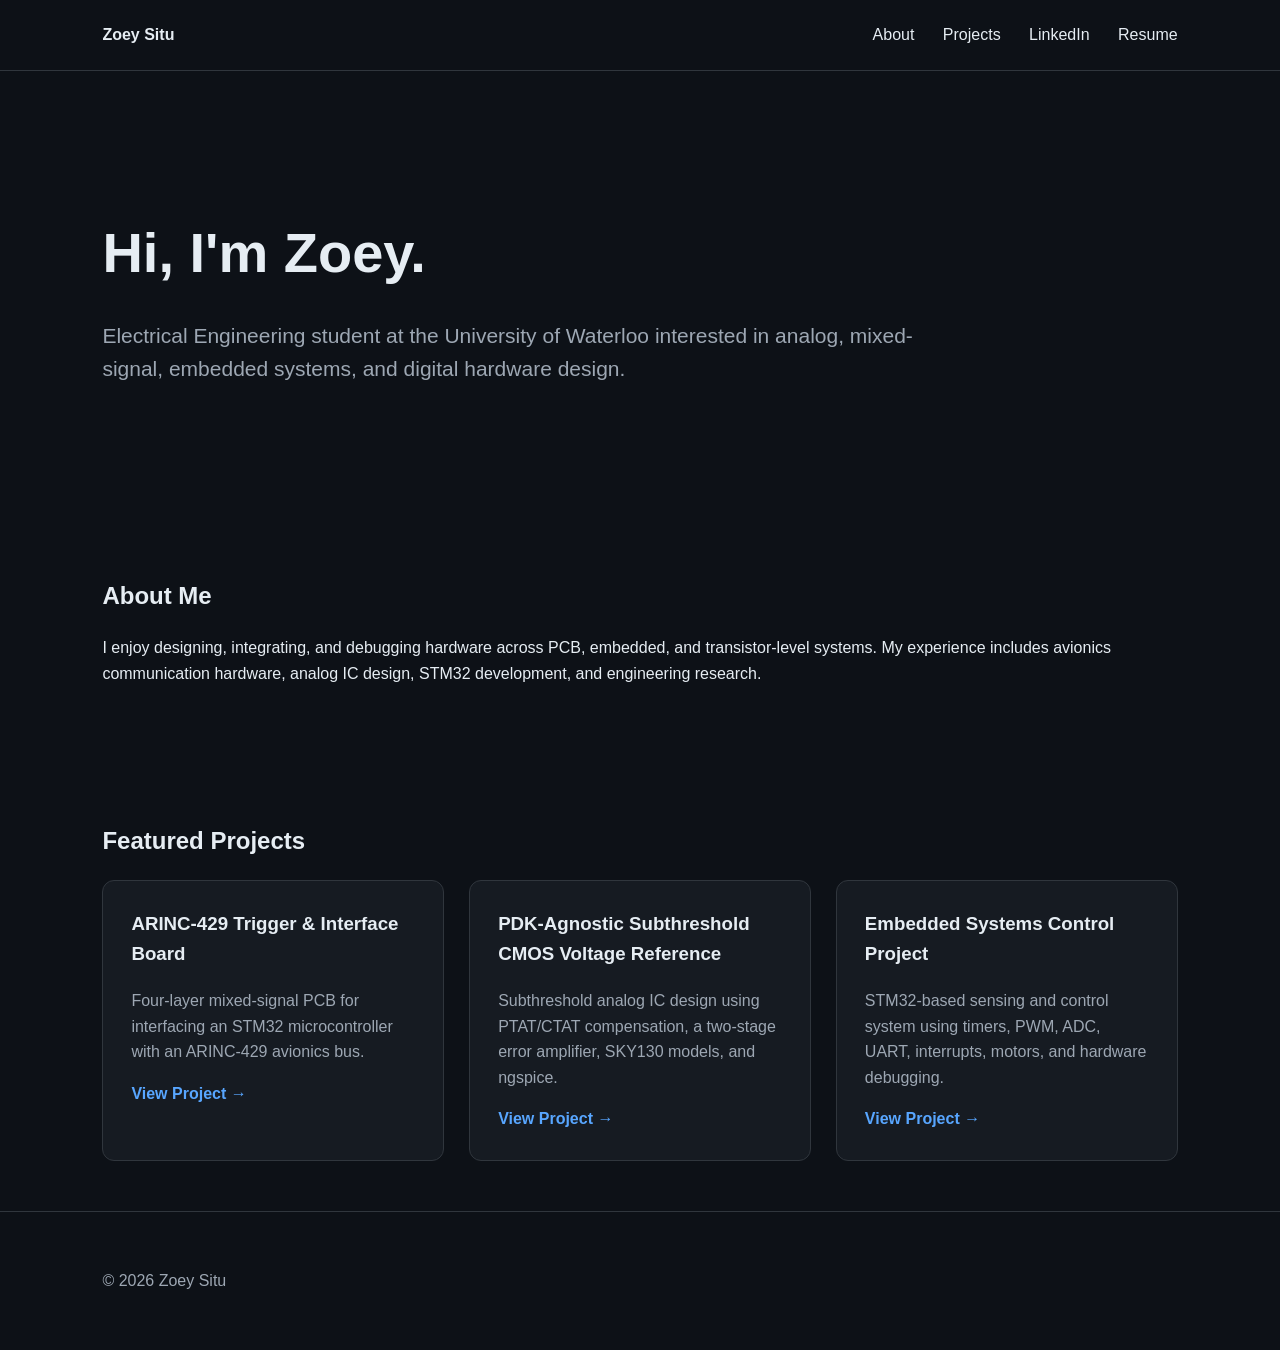
==== index.html @ 100735a3 "Create index.html" ====
<!DOCTYPE html>
<html lang="en">
<head>
  <meta charset="UTF-8">
  <meta name="viewport" content="width=device-width, initial-scale=1.0">

  <title>Zoey Situ | Engineering Portfolio</title>

  <style>
    body {
      margin: 0;
      font-family: Arial, sans-serif;
      background: #0d1117;
      color: #e6edf3;
      line-height: 1.6;
    }

    nav {
      display: flex;
      justify-content: space-between;
      align-items: center;
      padding: 22px 8%;
      border-bottom: 1px solid #30363d;
    }

    nav a {
      color: #e6edf3;
      text-decoration: none;
      margin-left: 24px;
    }

    header {
      padding: 100px 8%;
      max-width: 850px;
    }

    header h1 {
      font-size: 56px;
      margin-bottom: 10px;
    }

    header p {
      color: #9da7b3;
      font-size: 21px;
    }

    section {
      padding: 50px 8%;
    }

    .projects {
      display: grid;
      grid-template-columns: repeat(auto-fit, minmax(280px, 1fr));
      gap: 25px;
    }

    .card {
      background: #161b22;
      border: 1px solid #30363d;
      border-radius: 12px;
      padding: 28px;
    }

    .card h3 {
      margin-top: 0;
    }

    .card p {
      color: #9da7b3;
    }

    .card a {
      color: #58a6ff;
      font-weight: bold;
      text-decoration: none;
    }

    footer {
      padding: 40px 8%;
      color: #9da7b3;
      border-top: 1px solid #30363d;
    }
  </style>
</head>

<body>

  <nav>
    <strong>Zoey Situ</strong>

    <div>
      <a href="#about">About</a>
      <a href="#projects">Projects</a>
      <a href="YOUR-LINKEDIN-URL">LinkedIn</a>
      <a href="YOUR-RESUME-LINK">Resume</a>
    </div>
  </nav>

  <header>
    <h1>Hi, I'm Zoey.</h1>

    <p>
      Electrical Engineering student at the University of Waterloo
      interested in analog, mixed-signal, embedded systems, and
      digital hardware design.
    </p>
  </header>

  <section id="about">
    <h2>About Me</h2>

    <p>
      I enjoy designing, integrating, and debugging hardware across
      PCB, embedded, and transistor-level systems. My experience
      includes avionics communication hardware, analog IC design,
      STM32 development, and engineering research.
    </p>
  </section>

  <section id="projects">
    <h2>Featured Projects</h2>

    <div class="projects">

      <div class="card">
        <h3>ARINC-429 Trigger & Interface Board</h3>

        <p>
          Four-layer mixed-signal PCB for interfacing an STM32
          microcontroller with an ARINC-429 avionics bus.
        </p>

        <a href="arinc-429.html">View Project →</a>
      </div>

      <div class="card">
        <h3>PDK-Agnostic Subthreshold CMOS Voltage Reference</h3>

        <p>
          Subthreshold analog IC design using PTAT/CTAT compensation,
          a two-stage error amplifier, SKY130 models, and ngspice.
        </p>

        <a href="bandgap-reference.html">View Project →</a>
      </div>

      <div class="card">
        <h3>Embedded Systems Control Project</h3>

        <p>
          STM32-based sensing and control system using timers, PWM,
          ADC, UART, interrupts, motors, and hardware debugging.
        </p>

        <a href="embedded-systems.html">View Project →</a>
      </div>

    </div>
  </section>

  <footer>
    <p>© 2026 Zoey Situ</p>
  </footer>

</body>
</html>
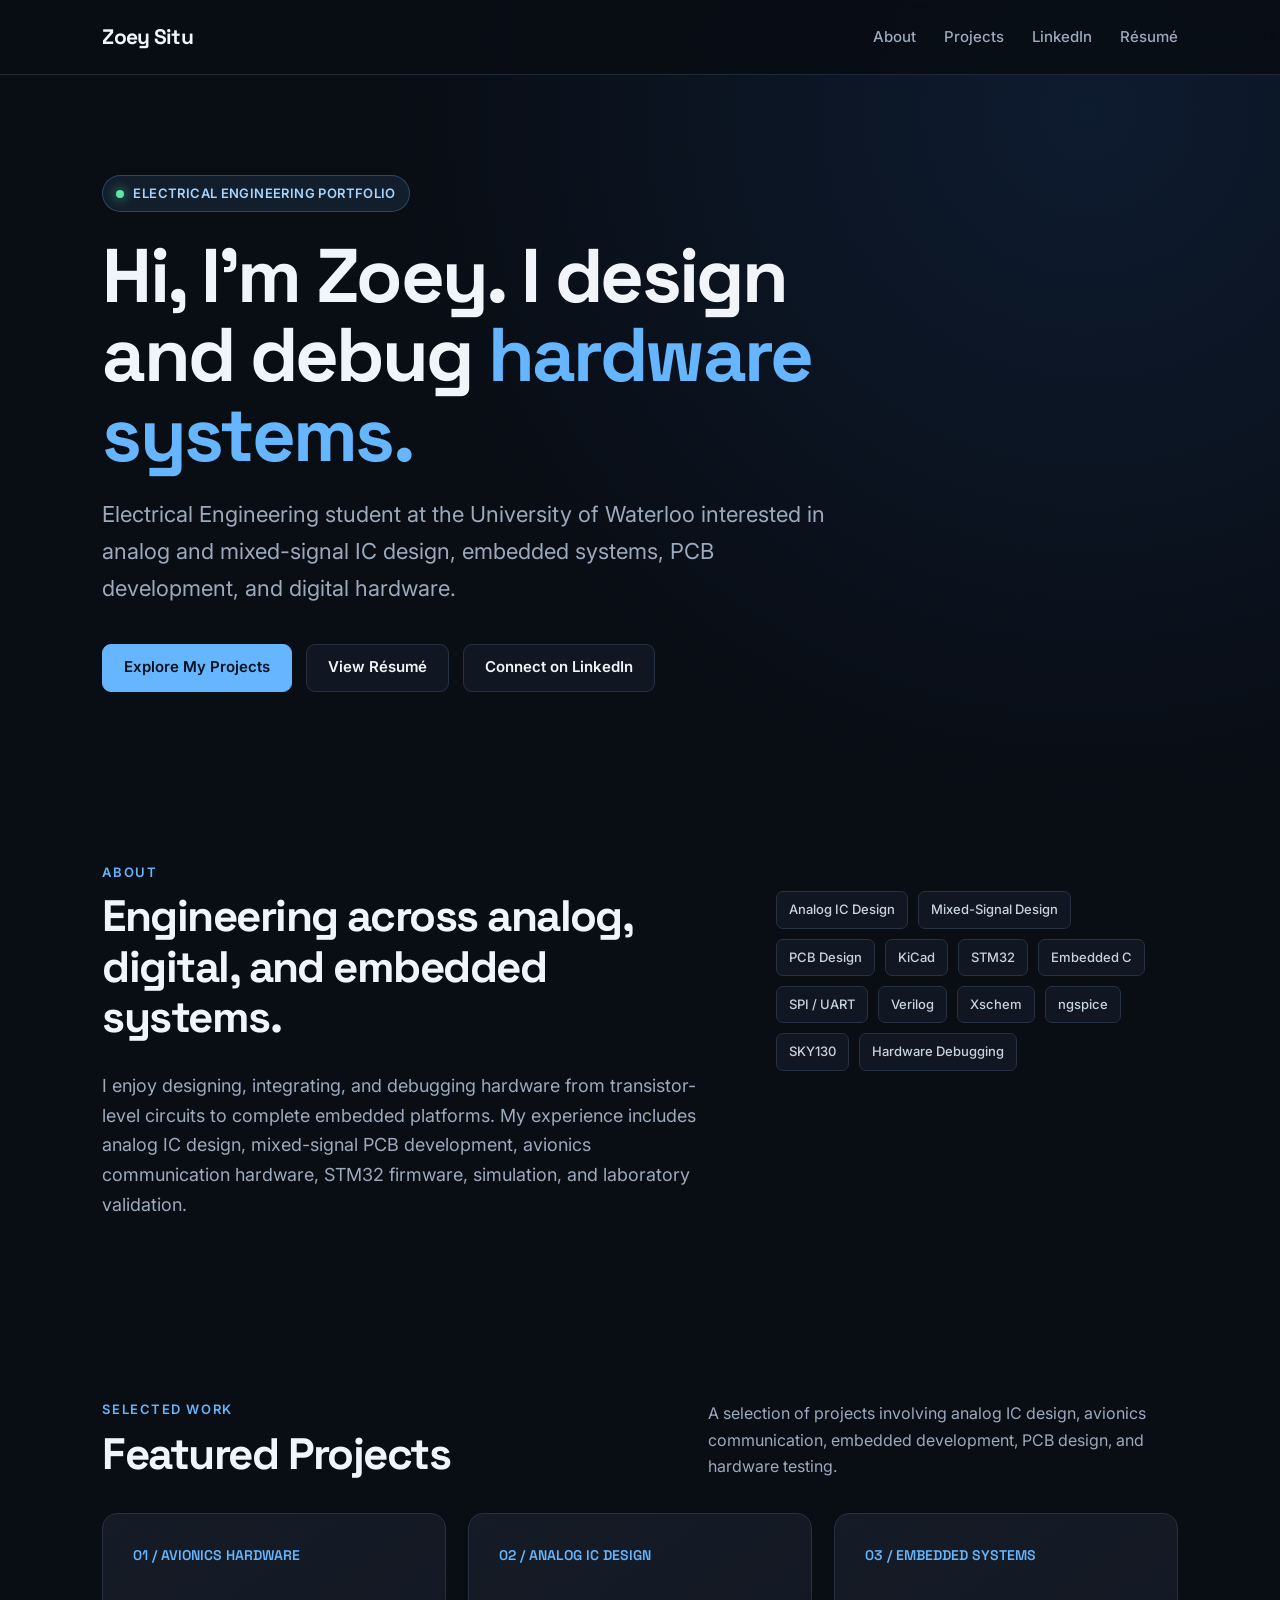
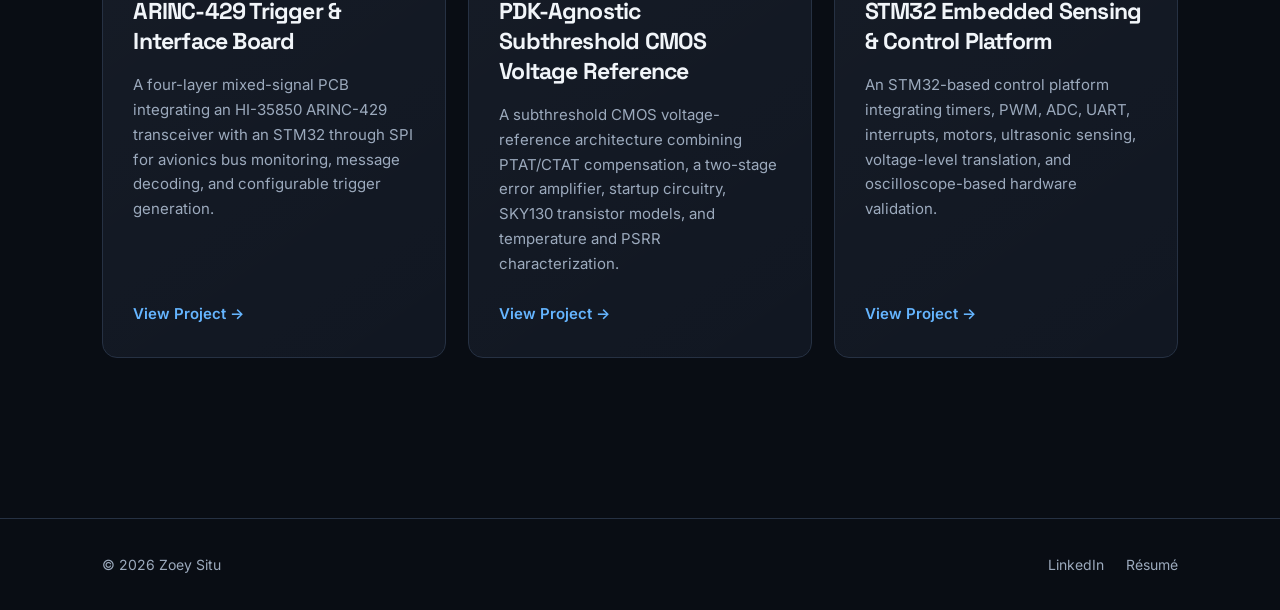
==== commit ebfbd555: "Update index.html" ====
--- a/index.html
+++ b/index.html
@@ -1,165 +1,689 @@
 <!DOCTYPE html>
 <html lang="en">
+
 <head>
   <meta charset="UTF-8">
   <meta name="viewport" content="width=device-width, initial-scale=1.0">
 
-  <title>Zoey Situ | Engineering Portfolio</title>
+  <meta
+    name="description"
+    content="Zoey Situ — Electrical Engineering student specializing in analog, mixed-signal, embedded systems, PCB design, and digital hardware."
+  >
+
+  <title>Zoey Situ | Electrical Engineering Portfolio</title>
+
+  <!-- Professional fonts -->
+  <link rel="preconnect" href="https://fonts.googleapis.com">
+  <link rel="preconnect" href="https://fonts.gstatic.com" crossorigin>
+
+  <link
+    href="https://fonts.googleapis.com/css2?family=Inter:wght@400;500;600&family=Space+Grotesk:wght@500;600;700&display=swap"
+    rel="stylesheet"
+  >
 
   <style>
+    :root {
+      --background: #090d14;
+      --surface: #111722;
+      --surface-hover: #151d2a;
+      --border: #263143;
+      --text: #f1f5f9;
+      --muted: #9caabd;
+      --accent: #65b5ff;
+      --accent-light: #a5d5ff;
+      --accent-background: rgba(101, 181, 255, 0.1);
+    }
+
+    * {
+      box-sizing: border-box;
+    }
+
+    html {
+      scroll-behavior: smooth;
+    }
+
     body {
       margin: 0;
-      font-family: Arial, sans-serif;
-      background: #0d1117;
-      color: #e6edf3;
-      line-height: 1.6;
-    }
+      background:
+        radial-gradient(
+          circle at 85% 5%,
+          rgba(47, 129, 247, 0.12),
+          transparent 30%
+        ),
+        var(--background);
+      color: var(--text);
+      font-family: "Inter", sans-serif;
+      line-height: 1.65;
+    }
+
+    h1,
+    h2,
+    h3,
+    .logo {
+      font-family: "Space Grotesk", sans-serif;
+      letter-spacing: -0.035em;
+    }
+
+    a {
+      color: inherit;
+    }
+
+    .container {
+      width: min(1120px, 84%);
+      margin: 0 auto;
+    }
+
+    /* Navigation */
 
     nav {
+      position: sticky;
+      top: 0;
+      z-index: 100;
+      border-bottom: 1px solid rgba(38, 49, 67, 0.8);
+      background: rgba(9, 13, 20, 0.88);
+      backdrop-filter: blur(14px);
+    }
+
+    .nav-container {
+      min-height: 74px;
+      display: flex;
+      align-items: center;
+      justify-content: space-between;
+      gap: 30px;
+    }
+
+    .logo {
+      font-size: 21px;
+      font-weight: 700;
+      text-decoration: none;
+    }
+
+    .nav-links {
+      display: flex;
+      align-items: center;
+      gap: 28px;
+    }
+
+    .nav-links a {
+      color: var(--muted);
+      font-size: 15px;
+      font-weight: 500;
+      text-decoration: none;
+      transition: color 0.2s ease;
+    }
+
+    .nav-links a:hover {
+      color: var(--accent);
+    }
+
+    /* Hero */
+
+    header {
+      min-height: 610px;
+      display: flex;
+      align-items: center;
+      padding: 100px 0 80px;
+    }
+
+    .hero-content {
+      max-width: 870px;
+    }
+
+    .eyebrow {
+      display: inline-flex;
+      align-items: center;
+      gap: 9px;
+      margin-bottom: 24px;
+      padding: 7px 13px;
+      border: 1px solid rgba(101, 181, 255, 0.28);
+      border-radius: 999px;
+      background: var(--accent-background);
+      color: var(--accent-light);
+      font-size: 13px;
+      font-weight: 600;
+      letter-spacing: 0.03em;
+      text-transform: uppercase;
+    }
+
+    .status-dot {
+      width: 8px;
+      height: 8px;
+      border-radius: 50%;
+      background: #5ee6a8;
+      box-shadow: 0 0 12px rgba(94, 230, 168, 0.8);
+    }
+
+    header h1 {
+      max-width: 800px;
+      margin: 0 0 22px;
+      font-size: clamp(48px, 8vw, 76px);
+      line-height: 1.04;
+    }
+
+    .highlight {
+      color: var(--accent);
+    }
+
+    header p {
+      max-width: 740px;
+      margin: 0;
+      color: var(--muted);
+      font-size: clamp(18px, 2.5vw, 22px);
+      line-height: 1.7;
+    }
+
+    .hero-actions {
+      display: flex;
+      flex-wrap: wrap;
+      gap: 14px;
+      margin-top: 36px;
+    }
+
+    .button {
+      display: inline-flex;
+      align-items: center;
+      justify-content: center;
+      min-height: 48px;
+      padding: 0 21px;
+      border: 1px solid var(--border);
+      border-radius: 9px;
+      font-size: 15px;
+      font-weight: 600;
+      text-decoration: none;
+      transition:
+        transform 0.2s ease,
+        background 0.2s ease,
+        border-color 0.2s ease;
+    }
+
+    .button:hover {
+      transform: translateY(-2px);
+    }
+
+    .button-primary {
+      border-color: var(--accent);
+      background: var(--accent);
+      color: #06111c;
+    }
+
+    .button-primary:hover {
+      background: var(--accent-light);
+    }
+
+    .button-secondary {
+      background: var(--surface);
+      color: var(--text);
+    }
+
+    .button-secondary:hover {
+      border-color: var(--accent);
+      background: var(--surface-hover);
+    }
+
+    /* General sections */
+
+    section {
+      padding: 90px 0;
+      scroll-margin-top: 74px;
+    }
+
+    .section-label {
+      margin-bottom: 8px;
+      color: var(--accent);
+      font-size: 13px;
+      font-weight: 600;
+      letter-spacing: 0.12em;
+      text-transform: uppercase;
+    }
+
+    section h2 {
+      margin: 0 0 28px;
+      font-size: clamp(32px, 5vw, 44px);
+      line-height: 1.15;
+    }
+
+    /* About */
+
+    .about-grid {
+      display: grid;
+      grid-template-columns: minmax(0, 1.5fr) minmax(260px, 1fr);
+      gap: 70px;
+      align-items: start;
+    }
+
+    .about-text {
+      max-width: 700px;
+      margin: 0;
+      color: var(--muted);
+      font-size: 18px;
+    }
+
+    .skills {
+      display: flex;
+      flex-wrap: wrap;
+      gap: 10px;
+    }
+
+    .skill {
+      padding: 7px 12px;
+      border: 1px solid var(--border);
+      border-radius: 7px;
+      background: var(--surface);
+      color: #c8d3e0;
+      font-size: 13px;
+      font-weight: 500;
+    }
+
+    /* Projects */
+
+    .projects-heading {
+      display: flex;
+      justify-content: space-between;
+      align-items: end;
+      gap: 30px;
+      margin-bottom: 34px;
+    }
+
+    .projects-heading h2 {
+      margin-bottom: 0;
+    }
+
+    .projects-intro {
+      max-width: 470px;
+      margin: 0;
+      color: var(--muted);
+    }
+
+    .projects {
+      display: grid;
+      grid-template-columns: repeat(3, minmax(0, 1fr));
+      gap: 22px;
+    }
+
+    .card {
+      min-height: 330px;
+      display: flex;
+      flex-direction: column;
+      padding: 30px;
+      border: 1px solid var(--border);
+      border-radius: 15px;
+      background:
+        linear-gradient(
+          145deg,
+          rgba(255, 255, 255, 0.02),
+          transparent
+        ),
+        var(--surface);
+      transition:
+        transform 0.25s ease,
+        border-color 0.25s ease,
+        background 0.25s ease;
+    }
+
+    .card:hover {
+      transform: translateY(-6px);
+      border-color: rgba(101, 181, 255, 0.65);
+      background-color: var(--surface-hover);
+    }
+
+    .project-number {
+      margin-bottom: 30px;
+      color: var(--accent);
+      font-family: "Space Grotesk", sans-serif;
+      font-size: 14px;
+      font-weight: 600;
+    }
+
+    .card h3 {
+      margin: 0 0 16px;
+      font-size: 23px;
+      line-height: 1.3;
+    }
+
+    .card p {
+      margin: 0 0 26px;
+      color: var(--muted);
+      font-size: 15px;
+    }
+
+    .card a {
+      margin-top: auto;
+      color: var(--accent);
+      font-size: 15px;
+      font-weight: 600;
+      text-decoration: none;
+    }
+
+    .card a:hover {
+      color: var(--accent-light);
+    }
+
+    /* Footer */
+
+    footer {
+      margin-top: 70px;
+      padding: 34px 0;
+      border-top: 1px solid var(--border);
+      color: var(--muted);
+      font-size: 14px;
+    }
+
+    .footer-content {
       display: flex;
       justify-content: space-between;
       align-items: center;
-      padding: 22px 8%;
-      border-bottom: 1px solid #30363d;
-    }
-
-    nav a {
-      color: #e6edf3;
+      gap: 24px;
+    }
+
+    .footer-links {
+      display: flex;
+      gap: 22px;
+    }
+
+    .footer-links a {
+      color: var(--muted);
       text-decoration: none;
-      margin-left: 24px;
-    }
-
-    header {
-      padding: 100px 8%;
-      max-width: 850px;
-    }
-
-    header h1 {
-      font-size: 56px;
-      margin-bottom: 10px;
-    }
-
-    header p {
-      color: #9da7b3;
-      font-size: 21px;
-    }
-
-    section {
-      padding: 50px 8%;
-    }
-
-    .projects {
-      display: grid;
-      grid-template-columns: repeat(auto-fit, minmax(280px, 1fr));
-      gap: 25px;
-    }
-
-    .card {
-      background: #161b22;
-      border: 1px solid #30363d;
-      border-radius: 12px;
-      padding: 28px;
-    }
-
-    .card h3 {
-      margin-top: 0;
-    }
-
-    .card p {
-      color: #9da7b3;
-    }
-
-    .card a {
-      color: #58a6ff;
-      font-weight: bold;
-      text-decoration: none;
-    }
-
-    footer {
-      padding: 40px 8%;
-      color: #9da7b3;
-      border-top: 1px solid #30363d;
+    }
+
+    .footer-links a:hover {
+      color: var(--accent);
+    }
+
+    /* Mobile layout */
+
+    @media (max-width: 900px) {
+      .projects {
+        grid-template-columns: 1fr;
+      }
+
+      .card {
+        min-height: auto;
+      }
+
+      .about-grid {
+        grid-template-columns: 1fr;
+        gap: 38px;
+      }
+
+      .projects-heading {
+        display: block;
+      }
+
+      .projects-intro {
+        margin-top: 18px;
+      }
+    }
+
+    @media (max-width: 680px) {
+      .container {
+        width: min(90%, 1120px);
+      }
+
+      .nav-container {
+        min-height: auto;
+        padding: 18px 0;
+        align-items: flex-start;
+      }
+
+      .nav-links {
+        max-width: 230px;
+        justify-content: flex-end;
+        flex-wrap: wrap;
+        gap: 10px 18px;
+      }
+
+      .nav-links a {
+        font-size: 13px;
+      }
+
+      header {
+        min-height: auto;
+        padding: 90px 0 55px;
+      }
+
+      section {
+        padding: 65px 0;
+      }
+
+      .hero-actions {
+        flex-direction: column;
+        align-items: stretch;
+      }
+
+      .button {
+        width: 100%;
+      }
+
+      .footer-content {
+        align-items: flex-start;
+        flex-direction: column;
+      }
     }
   </style>
 </head>
 
 <body>
 
+  <!-- Navigation -->
   <nav>
-    <strong>Zoey Situ</strong>
-
-    <div>
-      <a href="#about">About</a>
-      <a href="#projects">Projects</a>
-      <a href="YOUR-LINKEDIN-URL">LinkedIn</a>
-      <a href="YOUR-RESUME-LINK">Resume</a>
+    <div class="container nav-container">
+      <a class="logo" href="#">Zoey Situ</a>
+
+      <div class="nav-links">
+        <a href="#about">About</a>
+        <a href="#projects">Projects</a>
+
+        <a
+          href="https://www.linkedin.com/in/zoeysitu"
+          target="_blank"
+          rel="noopener noreferrer"
+        >
+          LinkedIn
+        </a>
+
+        <a
+          href="Zoey_Situ_Resume.pdf"
+          target="_blank"
+          rel="noopener noreferrer"
+        >
+          Résumé
+        </a>
+      </div>
     </div>
   </nav>
 
-  <header>
-    <h1>Hi, I'm Zoey.</h1>
-
-    <p>
-      Electrical Engineering student at the University of Waterloo
-      interested in analog, mixed-signal, embedded systems, and
-      digital hardware design.
-    </p>
-  </header>
-
-  <section id="about">
-    <h2>About Me</h2>
-
-    <p>
-      I enjoy designing, integrating, and debugging hardware across
-      PCB, embedded, and transistor-level systems. My experience
-      includes avionics communication hardware, analog IC design,
-      STM32 development, and engineering research.
-    </p>
-  </section>
-
-  <section id="projects">
-    <h2>Featured Projects</h2>
-
-    <div class="projects">
-
-      <div class="card">
-        <h3>ARINC-429 Trigger & Interface Board</h3>
-
-        <p>
-          Four-layer mixed-signal PCB for interfacing an STM32
-          microcontroller with an ARINC-429 avionics bus.
-        </p>
-
-        <a href="arinc-429.html">View Project →</a>
+  <main>
+
+    <!-- Hero -->
+    <header>
+      <div class="container">
+        <div class="hero-content">
+
+          <div class="eyebrow">
+            <span class="status-dot"></span>
+            Electrical Engineering Portfolio
+          </div>
+
+          <h1>
+            Hi, I'm Zoey.
+            I design and debug
+            <span class="highlight">hardware systems.</span>
+          </h1>
+
+          <p>
+            Electrical Engineering student at the University of Waterloo
+            interested in analog and mixed-signal IC design, embedded systems,
+            PCB development, and digital hardware.
+          </p>
+
+          <div class="hero-actions">
+            <a class="button button-primary" href="#projects">
+              Explore My Projects
+            </a>
+
+            <a
+              class="button button-secondary"
+              href="Zoey_Situ_Resume.pdf"
+              target="_blank"
+              rel="noopener noreferrer"
+            >
+              View Résumé
+            </a>
+
+            <a
+              class="button button-secondary"
+              href="https://www.linkedin.com/in/zoeysitu"
+              target="_blank"
+              rel="noopener noreferrer"
+            >
+              Connect on LinkedIn
+            </a>
+          </div>
+
+        </div>
       </div>
-
-      <div class="card">
-        <h3>PDK-Agnostic Subthreshold CMOS Voltage Reference</h3>
-
-        <p>
-          Subthreshold analog IC design using PTAT/CTAT compensation,
-          a two-stage error amplifier, SKY130 models, and ngspice.
-        </p>
-
-        <a href="bandgap-reference.html">View Project →</a>
+    </header>
+
+    <!-- About -->
+    <section id="about">
+      <div class="container">
+
+        <div class="section-label">About</div>
+
+        <div class="about-grid">
+
+          <div>
+            <h2>Engineering across analog, digital, and embedded systems.</h2>
+
+            <p class="about-text">
+              I enjoy designing, integrating, and debugging hardware from
+              transistor-level circuits to complete embedded platforms. My
+              experience includes analog IC design, mixed-signal PCB development,
+              avionics communication hardware, STM32 firmware, simulation, and
+              laboratory validation.
+            </p>
+          </div>
+
+          <div class="skills">
+            <span class="skill">Analog IC Design</span>
+            <span class="skill">Mixed-Signal Design</span>
+            <span class="skill">PCB Design</span>
+            <span class="skill">KiCad</span>
+            <span class="skill">STM32</span>
+            <span class="skill">Embedded C</span>
+            <span class="skill">SPI / UART</span>
+            <span class="skill">Verilog</span>
+            <span class="skill">Xschem</span>
+            <span class="skill">ngspice</span>
+            <span class="skill">SKY130</span>
+            <span class="skill">Hardware Debugging</span>
+          </div>
+
+        </div>
       </div>
-
-      <div class="card">
-        <h3>Embedded Systems Control Project</h3>
-
-        <p>
-          STM32-based sensing and control system using timers, PWM,
-          ADC, UART, interrupts, motors, and hardware debugging.
-        </p>
-
-        <a href="embedded-systems.html">View Project →</a>
+    </section>
+
+    <!-- Projects -->
+    <section id="projects">
+      <div class="container">
+
+        <div class="projects-heading">
+          <div>
+            <div class="section-label">Selected Work</div>
+            <h2>Featured Projects</h2>
+          </div>
+
+          <p class="projects-intro">
+            A selection of projects involving analog IC design, avionics
+            communication, embedded development, PCB design, and hardware testing.
+          </p>
+        </div>
+
+        <div class="projects">
+
+          <!-- ARINC-429 -->
+          <article class="card">
+            <div class="project-number">01 / AVIONICS HARDWARE</div>
+
+            <h3>ARINC-429 Trigger &amp; Interface Board</h3>
+
+            <p>
+              A four-layer mixed-signal PCB integrating an HI-35850 ARINC-429
+              transceiver with an STM32 through SPI for avionics bus monitoring,
+              message decoding, and configurable trigger generation.
+            </p>
+
+            <a href="arinc-429.html">
+              View Project →
+            </a>
+          </article>
+
+          <!-- Bandgap reference -->
+          <article class="card">
+            <div class="project-number">02 / ANALOG IC DESIGN</div>
+
+            <h3>PDK-Agnostic Subthreshold CMOS Voltage Reference</h3>
+
+            <p>
+              A subthreshold CMOS voltage-reference architecture combining
+              PTAT/CTAT compensation, a two-stage error amplifier, startup
+              circuitry, SKY130 transistor models, and temperature and PSRR
+              characterization.
+            </p>
+
+            <a href="bandgap-reference.html">
+              View Project →
+            </a>
+          </article>
+
+          <!-- Embedded systems -->
+          <article class="card">
+            <div class="project-number">03 / EMBEDDED SYSTEMS</div>
+
+            <h3>STM32 Embedded Sensing &amp; Control Platform</h3>
+
+            <p>
+              An STM32-based control platform integrating timers, PWM, ADC,
+              UART, interrupts, motors, ultrasonic sensing, voltage-level
+              translation, and oscilloscope-based hardware validation.
+            </p>
+
+            <a href="embedded-systems.html">
+              View Project →
+            </a>
+          </article>
+
+        </div>
       </div>
+    </section>
+
+  </main>
+
+  <!-- Footer -->
+  <footer>
+    <div class="container footer-content">
+
+      <span>© 2026 Zoey Situ</span>
+
+      <div class="footer-links">
+        <a
+          href="https://www.linkedin.com/in/zoeysitu"
+          target="_blank"
+          rel="noopener noreferrer"
+        >
+          LinkedIn
+        </a>
+
+        <a
+          href="Zoey_Situ_Resume.pdf"
+          target="_blank"
+          rel="noopener noreferrer"
+        >
+          Résumé
+        </a>
+      </div>
 
     </div>
-  </section>
-
-  <footer>
-    <p>© 2026 Zoey Situ</p>
   </footer>
 
 </body>
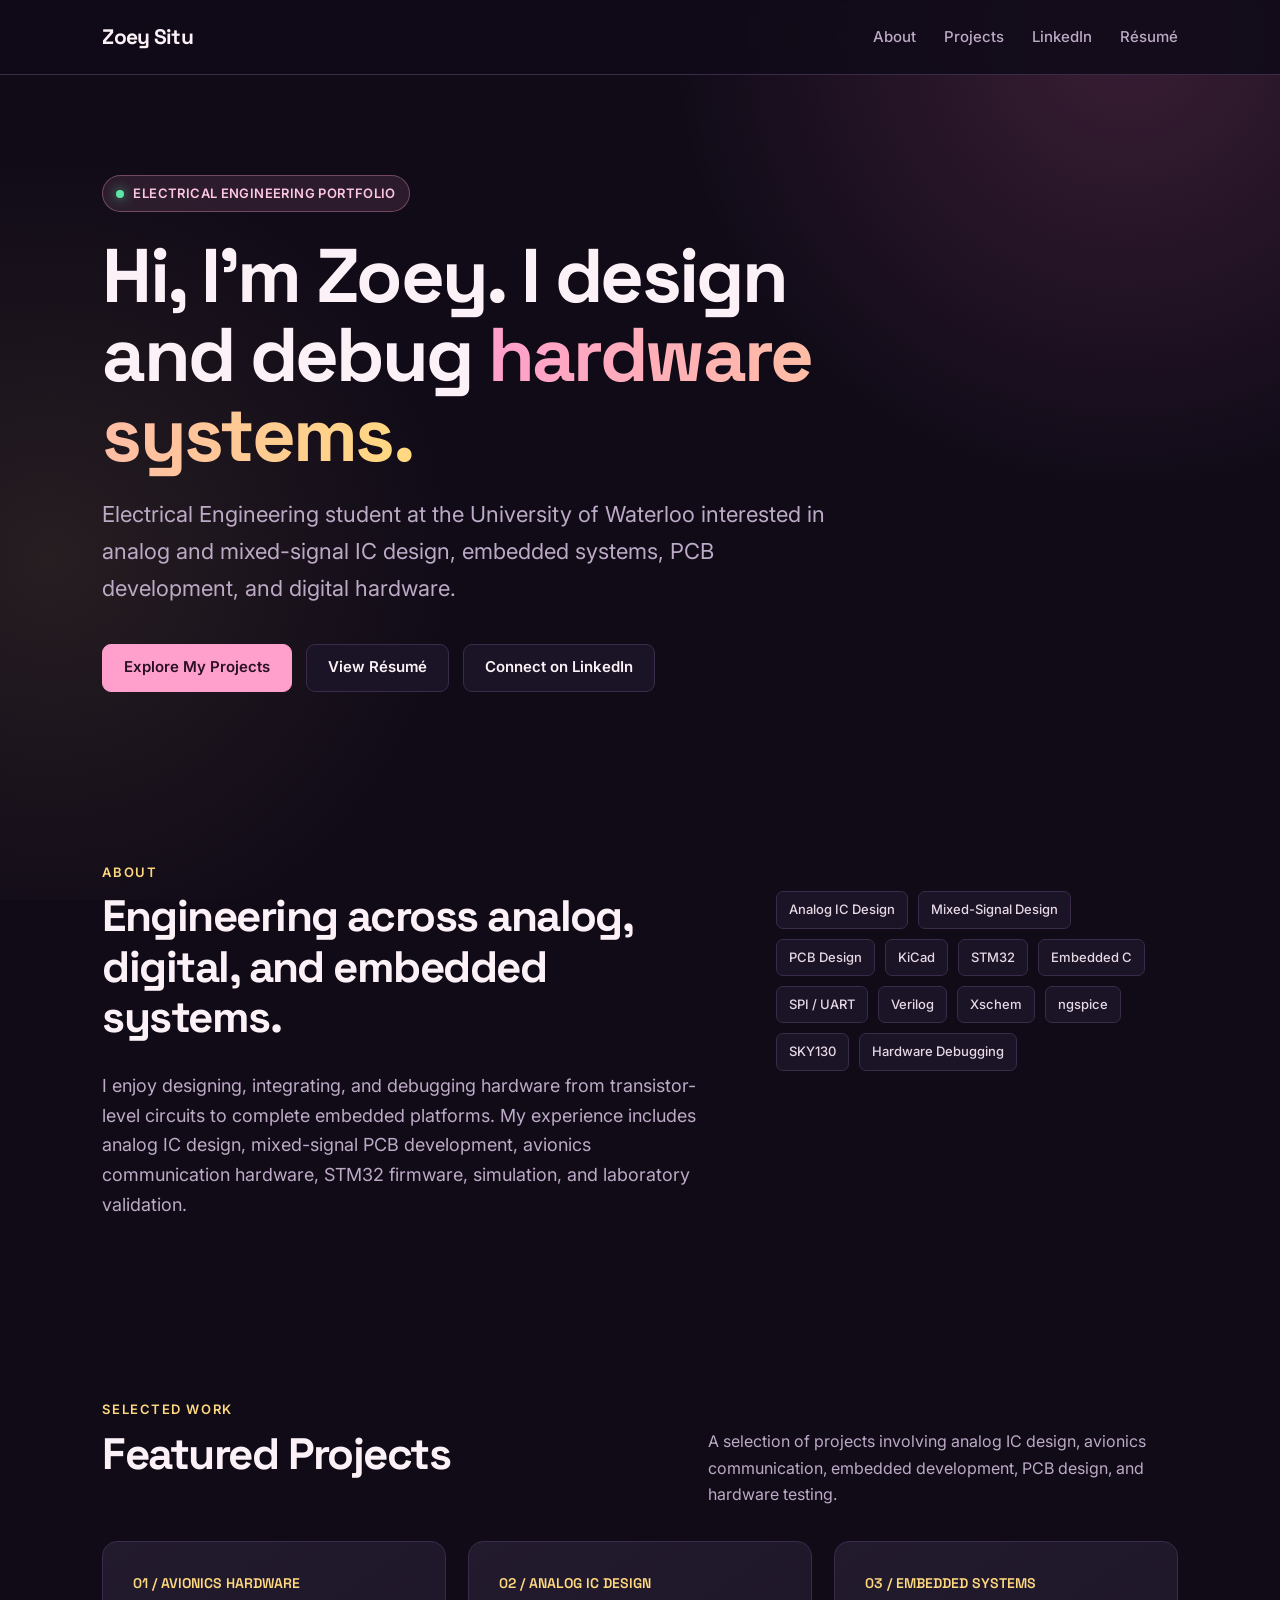
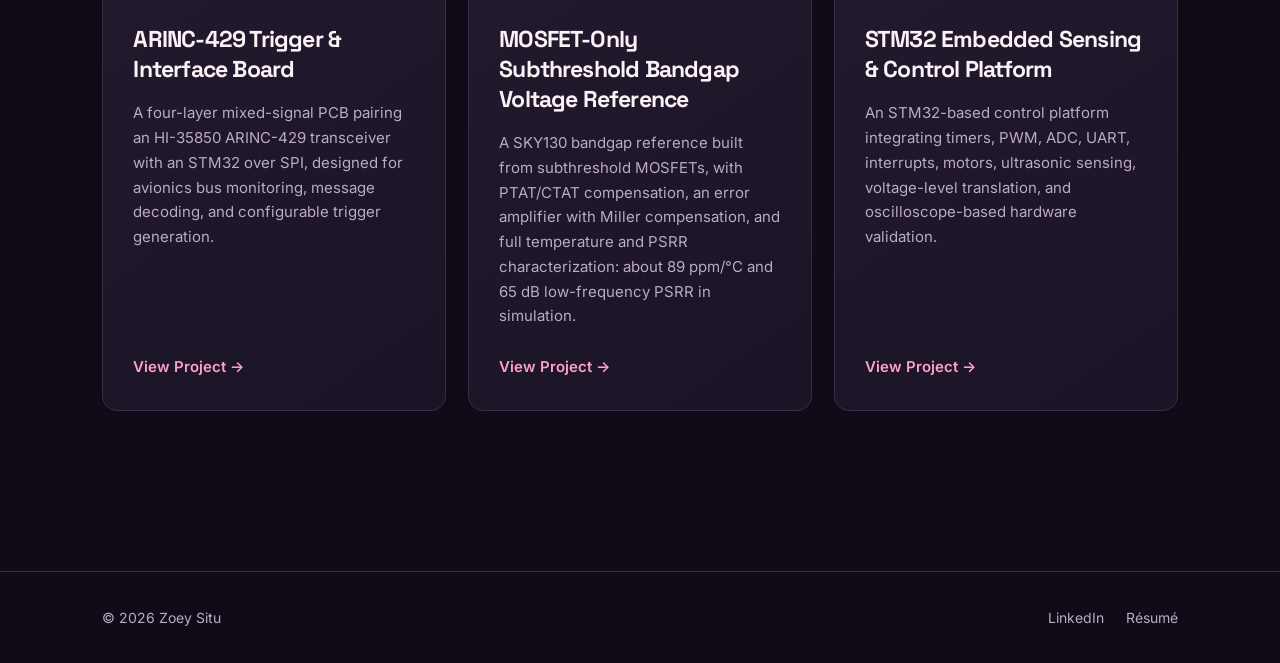
==== commit c83bf469: "Add files via upload" ====
--- a/index.html
+++ b/index.html
@@ -1,5 +1,5 @@
 <!DOCTYPE html>
-<html lang="en">
+<html lang="en" data-theme="pink-yellow">
 
 <head>
   <meta charset="UTF-8">
@@ -12,462 +12,24 @@
 
   <title>Zoey Situ | Electrical Engineering Portfolio</title>
 
-  <!-- Professional fonts -->
+  <!-- Fonts -->
   <link rel="preconnect" href="https://fonts.googleapis.com">
   <link rel="preconnect" href="https://fonts.gstatic.com" crossorigin>
-
   <link
     href="https://fonts.googleapis.com/css2?family=Inter:wght@400;500;600&family=Space+Grotesk:wght@500;600;700&display=swap"
     rel="stylesheet"
   >
 
-  <style>
-    :root {
-      --background: #090d14;
-      --surface: #111722;
-      --surface-hover: #151d2a;
-      --border: #263143;
-      --text: #f1f5f9;
-      --muted: #9caabd;
-      --accent: #65b5ff;
-      --accent-light: #a5d5ff;
-      --accent-background: rgba(101, 181, 255, 0.1);
-    }
-
-    * {
-      box-sizing: border-box;
-    }
-
-    html {
-      scroll-behavior: smooth;
-    }
-
-    body {
-      margin: 0;
-      background:
-        radial-gradient(
-          circle at 85% 5%,
-          rgba(47, 129, 247, 0.12),
-          transparent 30%
-        ),
-        var(--background);
-      color: var(--text);
-      font-family: "Inter", sans-serif;
-      line-height: 1.65;
-    }
-
-    h1,
-    h2,
-    h3,
-    .logo {
-      font-family: "Space Grotesk", sans-serif;
-      letter-spacing: -0.035em;
-    }
-
-    a {
-      color: inherit;
-    }
-
-    .container {
-      width: min(1120px, 84%);
-      margin: 0 auto;
-    }
-
-    /* Navigation */
-
-    nav {
-      position: sticky;
-      top: 0;
-      z-index: 100;
-      border-bottom: 1px solid rgba(38, 49, 67, 0.8);
-      background: rgba(9, 13, 20, 0.88);
-      backdrop-filter: blur(14px);
-    }
-
-    .nav-container {
-      min-height: 74px;
-      display: flex;
-      align-items: center;
-      justify-content: space-between;
-      gap: 30px;
-    }
-
-    .logo {
-      font-size: 21px;
-      font-weight: 700;
-      text-decoration: none;
-    }
-
-    .nav-links {
-      display: flex;
-      align-items: center;
-      gap: 28px;
-    }
-
-    .nav-links a {
-      color: var(--muted);
-      font-size: 15px;
-      font-weight: 500;
-      text-decoration: none;
-      transition: color 0.2s ease;
-    }
-
-    .nav-links a:hover {
-      color: var(--accent);
-    }
-
-    /* Hero */
-
-    header {
-      min-height: 610px;
-      display: flex;
-      align-items: center;
-      padding: 100px 0 80px;
-    }
-
-    .hero-content {
-      max-width: 870px;
-    }
-
-    .eyebrow {
-      display: inline-flex;
-      align-items: center;
-      gap: 9px;
-      margin-bottom: 24px;
-      padding: 7px 13px;
-      border: 1px solid rgba(101, 181, 255, 0.28);
-      border-radius: 999px;
-      background: var(--accent-background);
-      color: var(--accent-light);
-      font-size: 13px;
-      font-weight: 600;
-      letter-spacing: 0.03em;
-      text-transform: uppercase;
-    }
-
-    .status-dot {
-      width: 8px;
-      height: 8px;
-      border-radius: 50%;
-      background: #5ee6a8;
-      box-shadow: 0 0 12px rgba(94, 230, 168, 0.8);
-    }
-
-    header h1 {
-      max-width: 800px;
-      margin: 0 0 22px;
-      font-size: clamp(48px, 8vw, 76px);
-      line-height: 1.04;
-    }
-
-    .highlight {
-      color: var(--accent);
-    }
-
-    header p {
-      max-width: 740px;
-      margin: 0;
-      color: var(--muted);
-      font-size: clamp(18px, 2.5vw, 22px);
-      line-height: 1.7;
-    }
-
-    .hero-actions {
-      display: flex;
-      flex-wrap: wrap;
-      gap: 14px;
-      margin-top: 36px;
-    }
-
-    .button {
-      display: inline-flex;
-      align-items: center;
-      justify-content: center;
-      min-height: 48px;
-      padding: 0 21px;
-      border: 1px solid var(--border);
-      border-radius: 9px;
-      font-size: 15px;
-      font-weight: 600;
-      text-decoration: none;
-      transition:
-        transform 0.2s ease,
-        background 0.2s ease,
-        border-color 0.2s ease;
-    }
-
-    .button:hover {
-      transform: translateY(-2px);
-    }
-
-    .button-primary {
-      border-color: var(--accent);
-      background: var(--accent);
-      color: #06111c;
-    }
-
-    .button-primary:hover {
-      background: var(--accent-light);
-    }
-
-    .button-secondary {
-      background: var(--surface);
-      color: var(--text);
-    }
-
-    .button-secondary:hover {
-      border-color: var(--accent);
-      background: var(--surface-hover);
-    }
-
-    /* General sections */
-
-    section {
-      padding: 90px 0;
-      scroll-margin-top: 74px;
-    }
-
-    .section-label {
-      margin-bottom: 8px;
-      color: var(--accent);
-      font-size: 13px;
-      font-weight: 600;
-      letter-spacing: 0.12em;
-      text-transform: uppercase;
-    }
-
-    section h2 {
-      margin: 0 0 28px;
-      font-size: clamp(32px, 5vw, 44px);
-      line-height: 1.15;
-    }
-
-    /* About */
-
-    .about-grid {
-      display: grid;
-      grid-template-columns: minmax(0, 1.5fr) minmax(260px, 1fr);
-      gap: 70px;
-      align-items: start;
-    }
-
-    .about-text {
-      max-width: 700px;
-      margin: 0;
-      color: var(--muted);
-      font-size: 18px;
-    }
-
-    .skills {
-      display: flex;
-      flex-wrap: wrap;
-      gap: 10px;
-    }
-
-    .skill {
-      padding: 7px 12px;
-      border: 1px solid var(--border);
-      border-radius: 7px;
-      background: var(--surface);
-      color: #c8d3e0;
-      font-size: 13px;
-      font-weight: 500;
-    }
-
-    /* Projects */
-
-    .projects-heading {
-      display: flex;
-      justify-content: space-between;
-      align-items: end;
-      gap: 30px;
-      margin-bottom: 34px;
-    }
-
-    .projects-heading h2 {
-      margin-bottom: 0;
-    }
-
-    .projects-intro {
-      max-width: 470px;
-      margin: 0;
-      color: var(--muted);
-    }
-
-    .projects {
-      display: grid;
-      grid-template-columns: repeat(3, minmax(0, 1fr));
-      gap: 22px;
-    }
-
-    .card {
-      min-height: 330px;
-      display: flex;
-      flex-direction: column;
-      padding: 30px;
-      border: 1px solid var(--border);
-      border-radius: 15px;
-      background:
-        linear-gradient(
-          145deg,
-          rgba(255, 255, 255, 0.02),
-          transparent
-        ),
-        var(--surface);
-      transition:
-        transform 0.25s ease,
-        border-color 0.25s ease,
-        background 0.25s ease;
-    }
-
-    .card:hover {
-      transform: translateY(-6px);
-      border-color: rgba(101, 181, 255, 0.65);
-      background-color: var(--surface-hover);
-    }
-
-    .project-number {
-      margin-bottom: 30px;
-      color: var(--accent);
-      font-family: "Space Grotesk", sans-serif;
-      font-size: 14px;
-      font-weight: 600;
-    }
-
-    .card h3 {
-      margin: 0 0 16px;
-      font-size: 23px;
-      line-height: 1.3;
-    }
-
-    .card p {
-      margin: 0 0 26px;
-      color: var(--muted);
-      font-size: 15px;
-    }
-
-    .card a {
-      margin-top: auto;
-      color: var(--accent);
-      font-size: 15px;
-      font-weight: 600;
-      text-decoration: none;
-    }
-
-    .card a:hover {
-      color: var(--accent-light);
-    }
-
-    /* Footer */
-
-    footer {
-      margin-top: 70px;
-      padding: 34px 0;
-      border-top: 1px solid var(--border);
-      color: var(--muted);
-      font-size: 14px;
-    }
-
-    .footer-content {
-      display: flex;
-      justify-content: space-between;
-      align-items: center;
-      gap: 24px;
-    }
-
-    .footer-links {
-      display: flex;
-      gap: 22px;
-    }
-
-    .footer-links a {
-      color: var(--muted);
-      text-decoration: none;
-    }
-
-    .footer-links a:hover {
-      color: var(--accent);
-    }
-
-    /* Mobile layout */
-
-    @media (max-width: 900px) {
-      .projects {
-        grid-template-columns: 1fr;
-      }
-
-      .card {
-        min-height: auto;
-      }
-
-      .about-grid {
-        grid-template-columns: 1fr;
-        gap: 38px;
-      }
-
-      .projects-heading {
-        display: block;
-      }
-
-      .projects-intro {
-        margin-top: 18px;
-      }
-    }
-
-    @media (max-width: 680px) {
-      .container {
-        width: min(90%, 1120px);
-      }
-
-      .nav-container {
-        min-height: auto;
-        padding: 18px 0;
-        align-items: flex-start;
-      }
-
-      .nav-links {
-        max-width: 230px;
-        justify-content: flex-end;
-        flex-wrap: wrap;
-        gap: 10px 18px;
-      }
-
-      .nav-links a {
-        font-size: 13px;
-      }
-
-      header {
-        min-height: auto;
-        padding: 90px 0 55px;
-      }
-
-      section {
-        padding: 65px 0;
-      }
-
-      .hero-actions {
-        flex-direction: column;
-        align-items: stretch;
-      }
-
-      .button {
-        width: 100%;
-      }
-
-      .footer-content {
-        align-items: flex-start;
-        flex-direction: column;
-      }
-    }
-  </style>
+  <!-- Shared styles and colour theme (change data-theme on the <html> tag above) -->
+  <link rel="stylesheet" href="styles.css">
 </head>
 
-<body>
+<body class="home">
 
   <!-- Navigation -->
   <nav>
     <div class="container nav-container">
-      <a class="logo" href="#">Zoey Situ</a>
+      <a class="logo" href="index.html">Zoey Situ</a>
 
       <div class="nav-links">
         <a href="#about">About</a>
@@ -608,9 +170,9 @@
             <h3>ARINC-429 Trigger &amp; Interface Board</h3>
 
             <p>
-              A four-layer mixed-signal PCB integrating an HI-35850 ARINC-429
-              transceiver with an STM32 through SPI for avionics bus monitoring,
-              message decoding, and configurable trigger generation.
+              A four-layer mixed-signal PCB pairing an HI-35850 ARINC-429
+              transceiver with an STM32 over SPI, designed for avionics bus
+              monitoring, message decoding, and configurable trigger generation.
             </p>
 
             <a href="arinc-429.html">
@@ -622,13 +184,13 @@
           <article class="card">
             <div class="project-number">02 / ANALOG IC DESIGN</div>
 
-            <h3>PDK-Agnostic Subthreshold CMOS Voltage Reference</h3>
+            <h3>MOSFET-Only Subthreshold Bandgap Voltage Reference</h3>
 
             <p>
-              A subthreshold CMOS voltage-reference architecture combining
-              PTAT/CTAT compensation, a two-stage error amplifier, startup
-              circuitry, SKY130 transistor models, and temperature and PSRR
-              characterization.
+              A SKY130 bandgap reference built from subthreshold MOSFETs, with
+              PTAT/CTAT compensation, an error amplifier with Miller
+              compensation, and full temperature and PSRR characterization:
+              about 89 ppm/°C and 65 dB low-frequency PSRR in simulation.
             </p>
 
             <a href="bandgap-reference.html">
--- a/styles.css
+++ b/styles.css
@@ -0,0 +1,318 @@
+/* ==========================================================================
+   Zoey Situ — shared stylesheet (home page + every project page)
+
+   Change the look of the whole site with ONE attribute on the <html> tag:
+     <html lang="en" data-theme="pink-yellow">   (default)
+     <html lang="en" data-theme="pink">
+     <html lang="en" data-theme="light-blue">
+
+   Fonts: Space Grotesk (headings, logo) and Inter (text).
+   ========================================================================== */
+
+/* ---------- theme tokens ---------- */
+:root,
+[data-theme="pink-yellow"] {
+  --background: #110b18;
+  --surface: #1b1326;
+  --surface-hover: #241a32;
+  --border: #3a2b4a;
+  --text: #fbf1f6;
+  --text-soft: #e6d9e4;
+  --muted: #bcaac6;
+  --accent: #ff9fcc;
+  --accent-light: #ffc6e1;
+  --accent-2: #ffd980;
+  --on-accent: #2a1024;
+  --accent-background: rgba(255, 159, 204, 0.11);
+  --accent-border: rgba(255, 159, 204, 0.34);
+  --glow-1: rgba(255, 120, 190, 0.17);
+  --glow-2: rgba(255, 217, 128, 0.09);
+}
+
+[data-theme="pink"] {
+  --background: #130a17;
+  --surface: #1e1224;
+  --surface-hover: #281a30;
+  --border: #40284a;
+  --text: #fdf0f7;
+  --text-soft: #ecd8e6;
+  --muted: #c3a7cb;
+  --accent: #ff8fc4;
+  --accent-light: #ffbde0;
+  --accent-2: #ff6fb0;
+  --on-accent: #2b0d1f;
+  --accent-background: rgba(255, 143, 196, 0.11);
+  --accent-border: rgba(255, 143, 196, 0.34);
+  --glow-1: rgba(255, 100, 180, 0.19);
+  --glow-2: rgba(190, 120, 255, 0.09);
+}
+
+[data-theme="light-blue"] {
+  --background: #07111c;
+  --surface: #0e1b2a;
+  --surface-hover: #142438;
+  --border: #243a52;
+  --text: #eef7ff;
+  --text-soft: #d6e5f2;
+  --muted: #9fb6ca;
+  --accent: #8fd6ff;
+  --accent-light: #bfe7ff;
+  --accent-2: #ffb8dc;
+  --on-accent: #06202f;
+  --accent-background: rgba(143, 214, 255, 0.11);
+  --accent-border: rgba(143, 214, 255, 0.34);
+  --glow-1: rgba(90, 190, 255, 0.16);
+  --glow-2: rgba(255, 150, 210, 0.09);
+}
+
+/* circuit-block colours (match the annotated schematic) */
+:root {
+  --core: #5cc8ff;
+  --amp: #ffb84d;
+  --out: #6ee7b7;
+  --start: #f0abfc;
+}
+
+/* ---------- base ---------- */
+* { box-sizing: border-box; }
+
+html { scroll-behavior: smooth; scroll-padding-top: 92px; }
+@media (prefers-reduced-motion: reduce) { html { scroll-behavior: auto; } }
+
+body {
+  margin: 0;
+  background:
+    radial-gradient(circle at 88% 4%, var(--glow-1), transparent 32%),
+    radial-gradient(circle at 4% 62%, var(--glow-2), transparent 30%),
+    var(--background);
+  background-attachment: fixed;
+  color: var(--text);
+  font-family: "Inter", system-ui, sans-serif;
+  line-height: 1.65;
+}
+
+h1, h2, h3, .logo { font-family: "Space Grotesk", "Inter", sans-serif; letter-spacing: -0.035em; }
+
+a { color: inherit; }
+img { max-width: 100%; height: auto; display: block; }
+:focus-visible { outline: 3px solid var(--accent-2); outline-offset: 3px; border-radius: 4px; }
+
+.container { width: min(1120px, 84%); margin: 0 auto; }
+
+/* ---------- navigation ---------- */
+nav {
+  position: sticky; top: 0; z-index: 100;
+  border-bottom: 1px solid var(--border);
+  background: color-mix(in srgb, var(--background) 88%, transparent);
+  backdrop-filter: blur(14px);
+}
+.nav-container { min-height: 74px; display: flex; align-items: center; justify-content: space-between; gap: 30px; }
+.logo { font-size: 21px; font-weight: 700; text-decoration: none; }
+.nav-links { display: flex; align-items: center; gap: 28px; }
+.nav-links a { color: var(--muted); font-size: 15px; font-weight: 500; text-decoration: none; transition: color 0.2s ease; }
+.nav-links a:hover, .nav-links a[aria-current="page"] { color: var(--accent); }
+
+/* ---------- buttons ---------- */
+.button {
+  display: inline-flex; align-items: center; justify-content: center;
+  min-height: 48px; padding: 0 21px;
+  border: 1px solid var(--border); border-radius: 9px;
+  font-size: 15px; font-weight: 600; text-decoration: none;
+  transition: transform 0.2s ease, background 0.2s ease, border-color 0.2s ease;
+}
+.button:hover { transform: translateY(-2px); }
+.button-primary { border-color: var(--accent); background: var(--accent); color: var(--on-accent); }
+.button-primary:hover { background: var(--accent-light); }
+.button-secondary { background: var(--surface); color: var(--text); }
+.button-secondary:hover { border-color: var(--accent); background: var(--surface-hover); }
+
+/* pill above a page title */
+.eyebrow {
+  display: inline-flex; align-items: center; gap: 9px;
+  margin-bottom: 24px; padding: 7px 13px;
+  border: 1px solid var(--accent-border); border-radius: 999px;
+  background: var(--accent-background); color: var(--accent-light);
+  font-size: 13px; font-weight: 600; letter-spacing: 0.03em; text-transform: uppercase;
+}
+.status-dot { width: 8px; height: 8px; border-radius: 50%; background: #5ee6a8; box-shadow: 0 0 12px rgba(94, 230, 168, 0.8); }
+
+/* two-colour accent for headline words */
+.highlight {
+  color: var(--accent);
+  background: linear-gradient(90deg, var(--accent), var(--accent-2));
+  -webkit-background-clip: text; background-clip: text;
+  -webkit-text-fill-color: transparent;
+}
+
+/* ---------- footer ---------- */
+footer { margin-top: 70px; padding: 34px 0; border-top: 1px solid var(--border); color: var(--muted); font-size: 14px; }
+.footer-content { display: flex; justify-content: space-between; align-items: center; gap: 24px; }
+.footer-links { display: flex; gap: 22px; }
+.footer-links a { color: var(--muted); text-decoration: none; }
+.footer-links a:hover { color: var(--accent); }
+
+/* ==========================================================================
+   HOME PAGE  (<body class="home">)
+   ========================================================================== */
+.home header { min-height: 610px; display: flex; align-items: center; padding: 100px 0 80px; }
+.home .hero-content { max-width: 870px; }
+.home header h1 { max-width: 800px; margin: 0 0 22px; font-size: clamp(48px, 8vw, 76px); line-height: 1.04; }
+.home header p { max-width: 740px; margin: 0; color: var(--muted); font-size: clamp(18px, 2.5vw, 22px); line-height: 1.7; }
+.hero-actions { display: flex; flex-wrap: wrap; gap: 14px; margin-top: 36px; }
+
+.home section { padding: 90px 0; scroll-margin-top: 74px; }
+.section-label { margin-bottom: 8px; color: var(--accent-2); font-size: 13px; font-weight: 600; letter-spacing: 0.12em; text-transform: uppercase; }
+.home section h2 { margin: 0 0 28px; font-size: clamp(32px, 5vw, 44px); line-height: 1.15; }
+
+.about-grid { display: grid; grid-template-columns: minmax(0, 1.5fr) minmax(260px, 1fr); gap: 70px; align-items: start; }
+.about-text { max-width: 700px; margin: 0; color: var(--muted); font-size: 18px; }
+.skills { display: flex; flex-wrap: wrap; gap: 10px; }
+.skill { padding: 7px 12px; border: 1px solid var(--border); border-radius: 7px; background: var(--surface); color: var(--text-soft); font-size: 13px; font-weight: 500; }
+
+.projects-heading { display: flex; justify-content: space-between; align-items: end; gap: 30px; margin-bottom: 34px; }
+.projects-heading h2 { margin-bottom: 0; }
+.projects-intro { max-width: 470px; margin: 0; color: var(--muted); }
+.projects { display: grid; grid-template-columns: repeat(3, minmax(0, 1fr)); gap: 22px; }
+
+.card {
+  position: relative; min-height: 330px; display: flex; flex-direction: column; padding: 30px;
+  border: 1px solid var(--border); border-radius: 15px; overflow: hidden;
+  background: linear-gradient(145deg, rgba(255, 255, 255, 0.03), transparent), var(--surface);
+  transition: transform 0.25s ease, border-color 0.25s ease, background 0.25s ease;
+}
+.card::before {
+  content: ""; position: absolute; inset: 0 0 auto 0; height: 3px;
+  background: linear-gradient(90deg, var(--accent), var(--accent-2));
+  opacity: 0; transition: opacity 0.25s ease;
+}
+.card:hover { transform: translateY(-6px); border-color: var(--accent-border); background-color: var(--surface-hover); }
+.card:hover::before { opacity: 1; }
+.project-number { margin-bottom: 30px; color: var(--accent-2); font-family: "Space Grotesk", sans-serif; font-size: 14px; font-weight: 600; }
+.card h3 { margin: 0 0 16px; font-size: 23px; line-height: 1.3; }
+.card p { margin: 0 0 26px; color: var(--muted); font-size: 15px; }
+.card a { margin-top: auto; color: var(--accent); font-size: 15px; font-weight: 600; text-decoration: none; }
+.card a:hover { color: var(--accent-light); }
+
+/* ==========================================================================
+   PROJECT PAGES  (<body class="project">)
+   ========================================================================== */
+.project .hero { padding: 76px 0 36px; }
+.project .hero h1 { font-size: clamp(36px, 5.6vw, 58px); line-height: 1.06; margin: 0 0 20px; max-width: 18ch; }
+.project .lede { font-size: clamp(18px, 2.2vw, 21px); line-height: 1.6; color: var(--muted); max-width: 44rem; margin: 0 0 34px; }
+
+.facts { margin: 0 0 28px; max-width: 54rem; border-top: 1px solid var(--border); }
+.facts > div { display: grid; grid-template-columns: 8.5rem 1fr; gap: 1rem; padding: 0.7rem 0; border-bottom: 1px solid var(--border); }
+.facts dt { font-family: "Space Grotesk", sans-serif; font-weight: 600; font-size: 0.95rem; color: var(--accent-2); }
+.facts dd { margin: 0; color: var(--text-soft); }
+
+.status {
+  max-width: 54rem; margin: 0 0 36px; padding: 0.9rem 1.15rem;
+  border: 1px solid var(--accent-border); border-left: 4px solid var(--accent);
+  border-radius: 0 10px 10px 0; background: var(--accent-background); color: var(--text-soft);
+}
+
+.schematic { margin: 0; }
+.schematic a { display: block; background: #05080d; border: 1px solid var(--border); border-radius: 12px; overflow: hidden; transition: border-color 0.2s ease; }
+.schematic a:hover { border-color: var(--accent-border); }
+.schematic img { width: 100%; }
+.legend { display: flex; flex-wrap: wrap; gap: 0.35rem 1.5rem; list-style: none; margin: 0.95rem 0 0; padding: 0; font-size: 0.9rem; color: var(--muted); }
+.legend li { display: flex; align-items: center; gap: 0.5rem; }
+.legend i { width: 0.85rem; height: 0.85rem; border-radius: 3px; display: inline-block; }
+.legend .c-core { background: var(--core); }
+.legend .c-amp { background: var(--amp); }
+.legend .c-out { background: var(--out); }
+.legend .c-start { background: var(--start); }
+
+/* contents rail + article */
+.layout { display: grid; grid-template-columns: 1fr; gap: 2rem; padding-top: 1rem; }
+@media (min-width: 62rem) { .layout { grid-template-columns: 13rem minmax(0, 1fr); gap: 4rem; } }
+
+.toc { font-size: 0.95rem; }
+.toc p { margin: 0 0 0.6rem; font-family: "Space Grotesk", sans-serif; font-weight: 600; color: var(--accent-2); }
+.toc ol { list-style: none; margin: 0; padding: 0; display: flex; flex-wrap: wrap; gap: 0.25rem 1.25rem; }
+.toc a { color: var(--muted); text-decoration: none; display: block; padding: 0.2rem 0 0.2rem 0.75rem; border-left: 2px solid var(--border); }
+.toc a:hover { color: var(--text); border-left-color: var(--muted); }
+.toc a.is-active { color: var(--text); font-weight: 600; border-left-color: var(--accent); }
+@media (min-width: 62rem) {
+  .toc { position: sticky; top: 100px; align-self: start; }
+  .toc ol { display: block; }
+}
+
+.article { min-width: 0; color: var(--text-soft); font-size: 1.04rem; }
+.article > section { padding-top: 2.75rem; margin-top: 2.75rem; border-top: 1px solid var(--border); }
+.article > section:first-child { margin-top: 0; padding-top: 0; border-top: 0; }
+.article h2 { font-size: clamp(1.7rem, 3.4vw, 2.1rem); line-height: 1.15; margin: 0 0 1.1rem; color: var(--text); }
+.article h3 { font-size: 1.25rem; line-height: 1.25; margin: 2.1rem 0 0.6rem; color: var(--text); letter-spacing: -0.02em; }
+.article p, .article ul, .article ol.steps { max-width: 46rem; margin: 0 0 1rem; }
+.article ul, .article ol.steps { padding-left: 1.3rem; }
+.article li { margin-bottom: 0.45rem; }
+.article li::marker { color: var(--accent); }
+.article strong { color: var(--text); font-weight: 600; }
+.article a { color: var(--accent); text-underline-offset: 0.18em; }
+.article a:hover { color: var(--accent-light); }
+
+.mark { padding-left: 1rem; border-left: 4px solid var(--border); }
+.mark--core { border-left-color: var(--core); }
+.mark--amp { border-left-color: var(--amp); }
+.mark--out { border-left-color: var(--out); }
+
+.eq {
+  max-width: 46rem; margin: 1.25rem 0; padding: 0.95rem 1.25rem;
+  background: var(--surface); border: 1px solid var(--border); border-left: 4px solid var(--accent-2);
+  border-radius: 0 10px 10px 0; font-size: 1.08rem; line-height: 1.95; color: var(--text);
+}
+.eq .note { color: var(--muted); font-size: 0.92rem; }
+
+.article .callout {
+  max-width: 46rem; margin: 1.5rem 0; padding: 0.9rem 1.15rem;
+  background: var(--surface); border: 1px solid var(--border); border-left: 4px solid var(--accent-2);
+  border-radius: 0 10px 10px 0;
+}
+
+code { font-size: 0.88em; background: var(--surface); color: var(--accent-light); padding: 0.12em 0.4em; border-radius: 5px; border: 1px solid var(--border); }
+
+/* figures */
+figure { margin: 1.9rem 0; }
+figure img { width: 100%; border: 1px solid var(--border); border-radius: 10px; background: #ffffff; }
+figure.dark img { background: #05080d; }
+figure.narrow { max-width: 40rem; }
+figcaption { margin-top: 0.65rem; max-width: 46rem; font-size: 0.93rem; line-height: 1.5; color: var(--muted); }
+.pair { display: grid; grid-template-columns: 1fr; gap: 1.25rem; margin: 1.9rem 0; }
+.pair figure { margin: 0; }
+@media (min-width: 46rem) { .pair { grid-template-columns: 1fr 1fr; } }
+
+/* tables */
+.table-wrap { overflow-x: auto; margin: 1.6rem 0; max-width: 100%; }
+table { border-collapse: collapse; width: 100%; font-size: 0.96rem; line-height: 1.45; }
+caption { text-align: left; font-family: "Space Grotesk", sans-serif; font-weight: 600; color: var(--text); padding: 0 0 0.65rem; }
+th, td { text-align: left; vertical-align: top; padding: 0.6rem 1rem 0.6rem 0; border-bottom: 1px solid var(--border); }
+thead th { font-family: "Space Grotesk", sans-serif; font-weight: 600; font-size: 0.92rem; color: var(--accent-2); border-bottom: 2px solid var(--accent); white-space: nowrap; }
+tbody th { font-family: "Space Grotesk", sans-serif; font-weight: 600; color: var(--text); white-space: nowrap; }
+td.num, th.num { font-variant-numeric: tabular-nums; }
+.results { max-width: 46rem; }
+
+/* ---------- responsive ---------- */
+@media (max-width: 900px) {
+  .projects { grid-template-columns: 1fr; }
+  .card { min-height: auto; }
+  .about-grid { grid-template-columns: 1fr; gap: 38px; }
+  .projects-heading { display: block; }
+  .projects-intro { margin-top: 18px; }
+}
+@media (max-width: 680px) {
+  .container { width: min(90%, 1120px); }
+  .nav-container { min-height: auto; padding: 18px 0; align-items: flex-start; }
+  .nav-links { max-width: 230px; justify-content: flex-end; flex-wrap: wrap; gap: 10px 18px; }
+  .nav-links a { font-size: 13px; }
+  .home header { min-height: auto; padding: 90px 0 55px; }
+  .home section { padding: 65px 0; }
+  .hero-actions { flex-direction: column; align-items: stretch; }
+  .button { width: 100%; }
+  .footer-content { align-items: flex-start; flex-direction: column; }
+  .facts > div { grid-template-columns: 1fr; gap: 0.15rem; }
+}
+
+@media print {
+  nav, .toc, footer { display: none; }
+  body { background: #fff; color: #000; }
+}
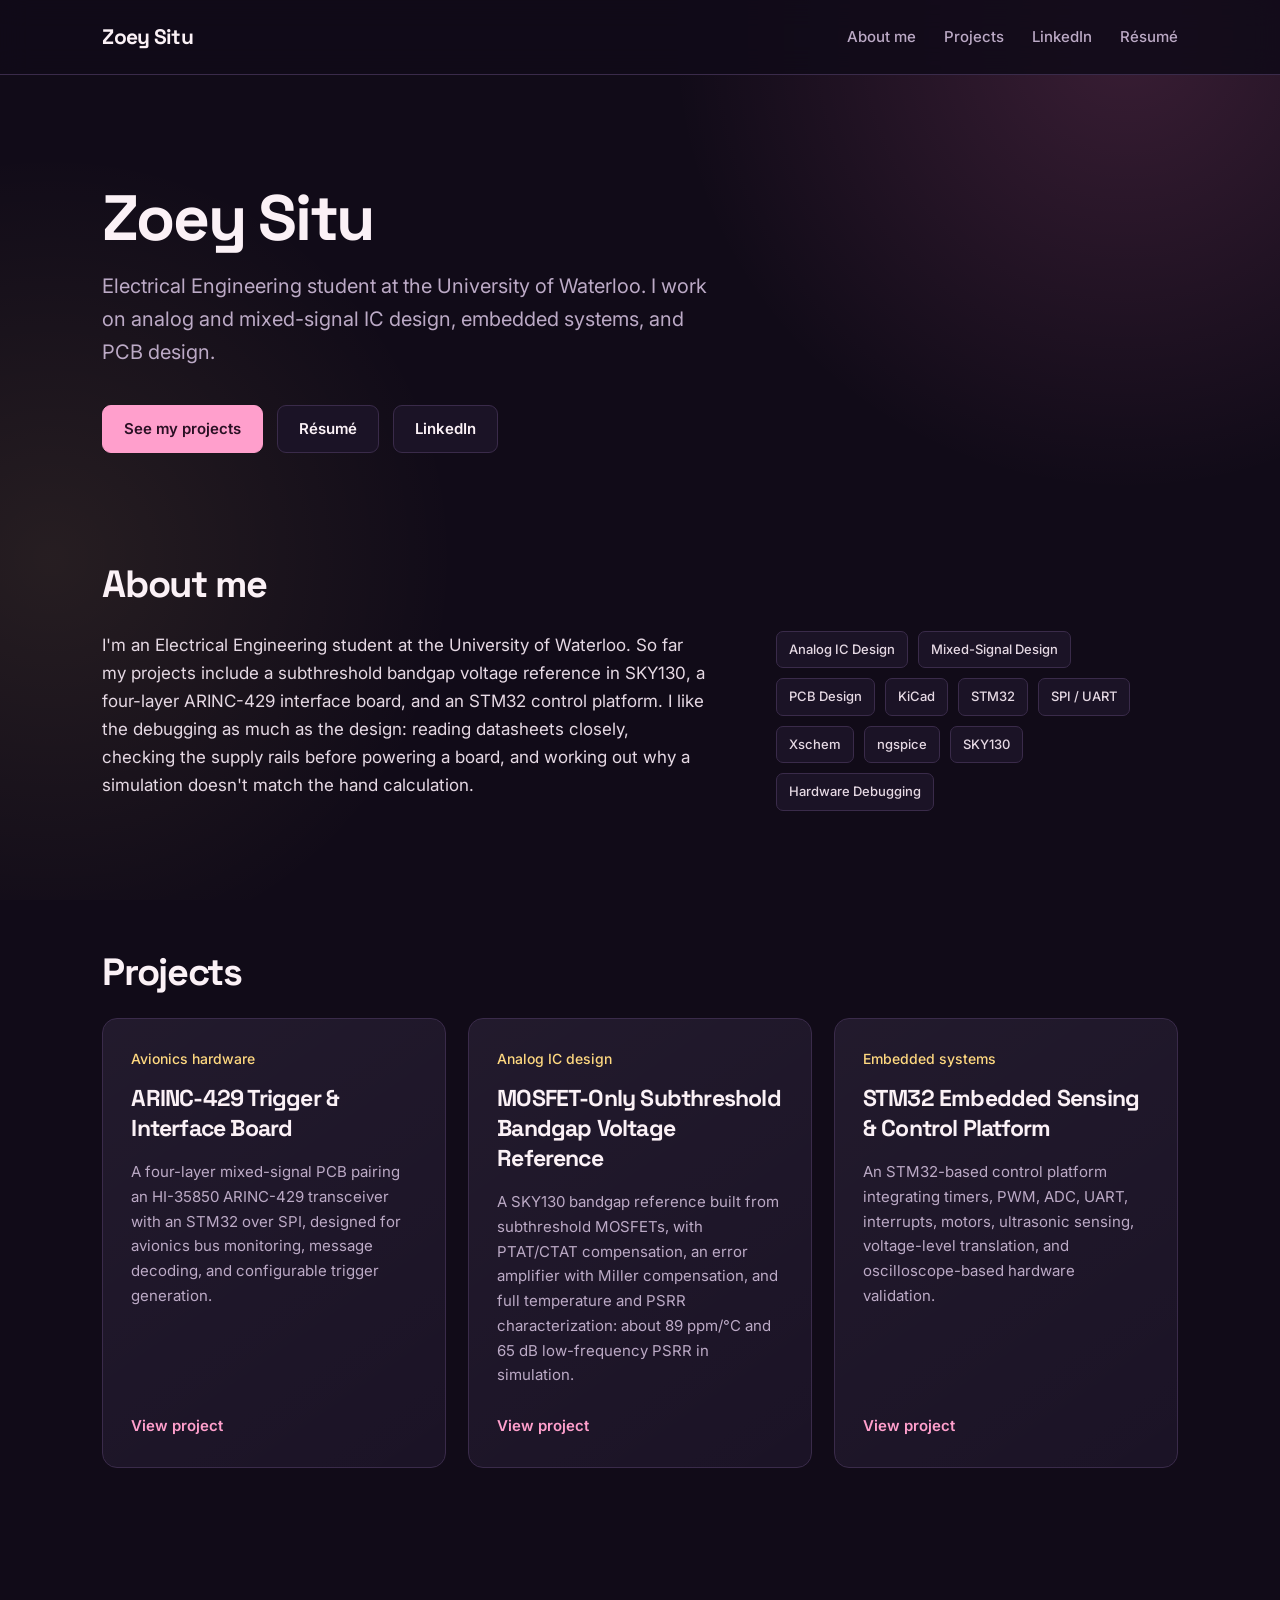
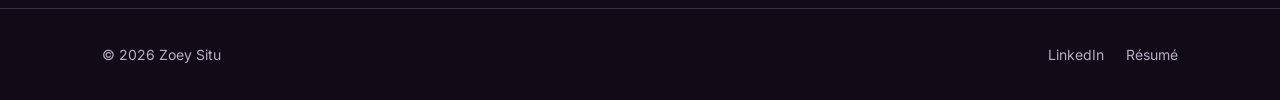
==== commit 81cf0e07: "Add files via upload" ====
--- a/index.html
+++ b/index.html
@@ -32,7 +32,7 @@
       <a class="logo" href="index.html">Zoey Situ</a>
 
       <div class="nav-links">
-        <a href="#about">About</a>
+        <a href="#about">About me</a>
         <a href="#projects">Projects</a>
 
         <a
@@ -61,26 +61,17 @@
       <div class="container">
         <div class="hero-content">
 
-          <div class="eyebrow">
-            <span class="status-dot"></span>
-            Electrical Engineering Portfolio
-          </div>
-
-          <h1>
-            Hi, I'm Zoey.
-            I design and debug
-            <span class="highlight">hardware systems.</span>
-          </h1>
+          <h1>Zoey Situ</h1>
 
           <p>
-            Electrical Engineering student at the University of Waterloo
-            interested in analog and mixed-signal IC design, embedded systems,
-            PCB development, and digital hardware.
+            Electrical Engineering student at the University of Waterloo.
+            I work on analog and mixed-signal IC design, embedded systems,
+            and PCB design.
           </p>
 
           <div class="hero-actions">
             <a class="button button-primary" href="#projects">
-              Explore My Projects
+              See my projects
             </a>
 
             <a
@@ -89,7 +80,7 @@
               target="_blank"
               rel="noopener noreferrer"
             >
-              View Résumé
+              Résumé
             </a>
 
             <a
@@ -98,7 +89,7 @@
               target="_blank"
               rel="noopener noreferrer"
             >
-              Connect on LinkedIn
+              LinkedIn
             </a>
           </div>
 
@@ -110,21 +101,19 @@
     <section id="about">
       <div class="container">
 
-        <div class="section-label">About</div>
+        <h2>About me</h2>
 
         <div class="about-grid">
 
-          <div>
-            <h2>Engineering across analog, digital, and embedded systems.</h2>
-
-            <p class="about-text">
-              I enjoy designing, integrating, and debugging hardware from
-              transistor-level circuits to complete embedded platforms. My
-              experience includes analog IC design, mixed-signal PCB development,
-              avionics communication hardware, STM32 firmware, simulation, and
-              laboratory validation.
-            </p>
-          </div>
+          <p class="about-text">
+            I'm an Electrical Engineering student at the University of Waterloo.
+            So far my projects include a subthreshold bandgap voltage reference
+            in SKY130, a four-layer ARINC-429 interface board, and an STM32
+            control platform. I like the debugging as much as the design:
+            reading datasheets closely, checking the supply rails before
+            powering a board, and working out why a simulation doesn't match
+            the hand calculation.
+          </p>
 
           <div class="skills">
             <span class="skill">Analog IC Design</span>
@@ -132,9 +121,7 @@
             <span class="skill">PCB Design</span>
             <span class="skill">KiCad</span>
             <span class="skill">STM32</span>
-            <span class="skill">Embedded C</span>
             <span class="skill">SPI / UART</span>
-            <span class="skill">Verilog</span>
             <span class="skill">Xschem</span>
             <span class="skill">ngspice</span>
             <span class="skill">SKY130</span>
@@ -149,23 +136,13 @@
     <section id="projects">
       <div class="container">
 
-        <div class="projects-heading">
-          <div>
-            <div class="section-label">Selected Work</div>
-            <h2>Featured Projects</h2>
-          </div>
-
-          <p class="projects-intro">
-            A selection of projects involving analog IC design, avionics
-            communication, embedded development, PCB design, and hardware testing.
-          </p>
-        </div>
+        <h2>Projects</h2>
 
         <div class="projects">
 
           <!-- ARINC-429 -->
           <article class="card">
-            <div class="project-number">01 / AVIONICS HARDWARE</div>
+            <div class="project-number">Avionics hardware</div>
 
             <h3>ARINC-429 Trigger &amp; Interface Board</h3>
 
@@ -176,13 +153,13 @@
             </p>
 
             <a href="arinc-429.html">
-              View Project →
+              View project
             </a>
           </article>
 
           <!-- Bandgap reference -->
           <article class="card">
-            <div class="project-number">02 / ANALOG IC DESIGN</div>
+            <div class="project-number">Analog IC design</div>
 
             <h3>MOSFET-Only Subthreshold Bandgap Voltage Reference</h3>
 
@@ -194,13 +171,13 @@
             </p>
 
             <a href="bandgap-reference.html">
-              View Project →
+              View project
             </a>
           </article>
 
           <!-- Embedded systems -->
           <article class="card">
-            <div class="project-number">03 / EMBEDDED SYSTEMS</div>
+            <div class="project-number">Embedded systems</div>
 
             <h3>STM32 Embedded Sensing &amp; Control Platform</h3>
 
@@ -211,7 +188,7 @@
             </p>
 
             <a href="embedded-systems.html">
-              View Project →
+              View project
             </a>
           </article>
 
--- a/styles.css
+++ b/styles.css
@@ -120,7 +120,7 @@
   font-size: 15px; font-weight: 600; text-decoration: none;
   transition: transform 0.2s ease, background 0.2s ease, border-color 0.2s ease;
 }
-.button:hover { transform: translateY(-2px); }
+
 .button-primary { border-color: var(--accent); background: var(--accent); color: var(--on-accent); }
 .button-primary:hover { background: var(--accent-light); }
 .button-secondary { background: var(--surface); color: var(--text); }
@@ -154,18 +154,18 @@
 /* ==========================================================================
    HOME PAGE  (<body class="home">)
    ========================================================================== */
-.home header { min-height: 610px; display: flex; align-items: center; padding: 100px 0 80px; }
+.home header { display: flex; align-items: center; padding: 110px 0 40px; }
 .home .hero-content { max-width: 870px; }
-.home header h1 { max-width: 800px; margin: 0 0 22px; font-size: clamp(48px, 8vw, 76px); line-height: 1.04; }
-.home header p { max-width: 740px; margin: 0; color: var(--muted); font-size: clamp(18px, 2.5vw, 22px); line-height: 1.7; }
+.home header h1 { max-width: 800px; margin: 0 0 18px; font-size: clamp(44px, 7vw, 64px); line-height: 1.05; }
+.home header p { max-width: 620px; margin: 0; color: var(--muted); font-size: clamp(17px, 2.2vw, 20px); line-height: 1.65; }
 .hero-actions { display: flex; flex-wrap: wrap; gap: 14px; margin-top: 36px; }
 
-.home section { padding: 90px 0; scroll-margin-top: 74px; }
+.home section { padding: 70px 0; scroll-margin-top: 74px; }
 .section-label { margin-bottom: 8px; color: var(--accent-2); font-size: 13px; font-weight: 600; letter-spacing: 0.12em; text-transform: uppercase; }
-.home section h2 { margin: 0 0 28px; font-size: clamp(32px, 5vw, 44px); line-height: 1.15; }
+.home section h2 { margin: 0 0 24px; font-size: clamp(30px, 4.5vw, 38px); line-height: 1.15; }
 
 .about-grid { display: grid; grid-template-columns: minmax(0, 1.5fr) minmax(260px, 1fr); gap: 70px; align-items: start; }
-.about-text { max-width: 700px; margin: 0; color: var(--muted); font-size: 18px; }
+.about-text { max-width: 700px; margin: 0; color: var(--text-soft); font-size: 17px; }
 .skills { display: flex; flex-wrap: wrap; gap: 10px; }
 .skill { padding: 7px 12px; border: 1px solid var(--border); border-radius: 7px; background: var(--surface); color: var(--text-soft); font-size: 13px; font-weight: 500; }
 
@@ -175,19 +175,13 @@
 .projects { display: grid; grid-template-columns: repeat(3, minmax(0, 1fr)); gap: 22px; }
 
 .card {
-  position: relative; min-height: 330px; display: flex; flex-direction: column; padding: 30px;
+  position: relative; min-height: 280px; display: flex; flex-direction: column; padding: 28px;
   border: 1px solid var(--border); border-radius: 15px; overflow: hidden;
   background: linear-gradient(145deg, rgba(255, 255, 255, 0.03), transparent), var(--surface);
   transition: transform 0.25s ease, border-color 0.25s ease, background 0.25s ease;
 }
-.card::before {
-  content: ""; position: absolute; inset: 0 0 auto 0; height: 3px;
-  background: linear-gradient(90deg, var(--accent), var(--accent-2));
-  opacity: 0; transition: opacity 0.25s ease;
-}
-.card:hover { transform: translateY(-6px); border-color: var(--accent-border); background-color: var(--surface-hover); }
-.card:hover::before { opacity: 1; }
-.project-number { margin-bottom: 30px; color: var(--accent-2); font-family: "Space Grotesk", sans-serif; font-size: 14px; font-weight: 600; }
+.card:hover { border-color: var(--accent); background-color: var(--surface-hover); }
+.project-number { margin-bottom: 14px; color: var(--accent-2); font-size: 14px; font-weight: 500; }
 .card h3 { margin: 0 0 16px; font-size: 23px; line-height: 1.3; }
 .card p { margin: 0 0 26px; color: var(--muted); font-size: 15px; }
 .card a { margin-top: auto; color: var(--accent); font-size: 15px; font-weight: 600; text-decoration: none; }
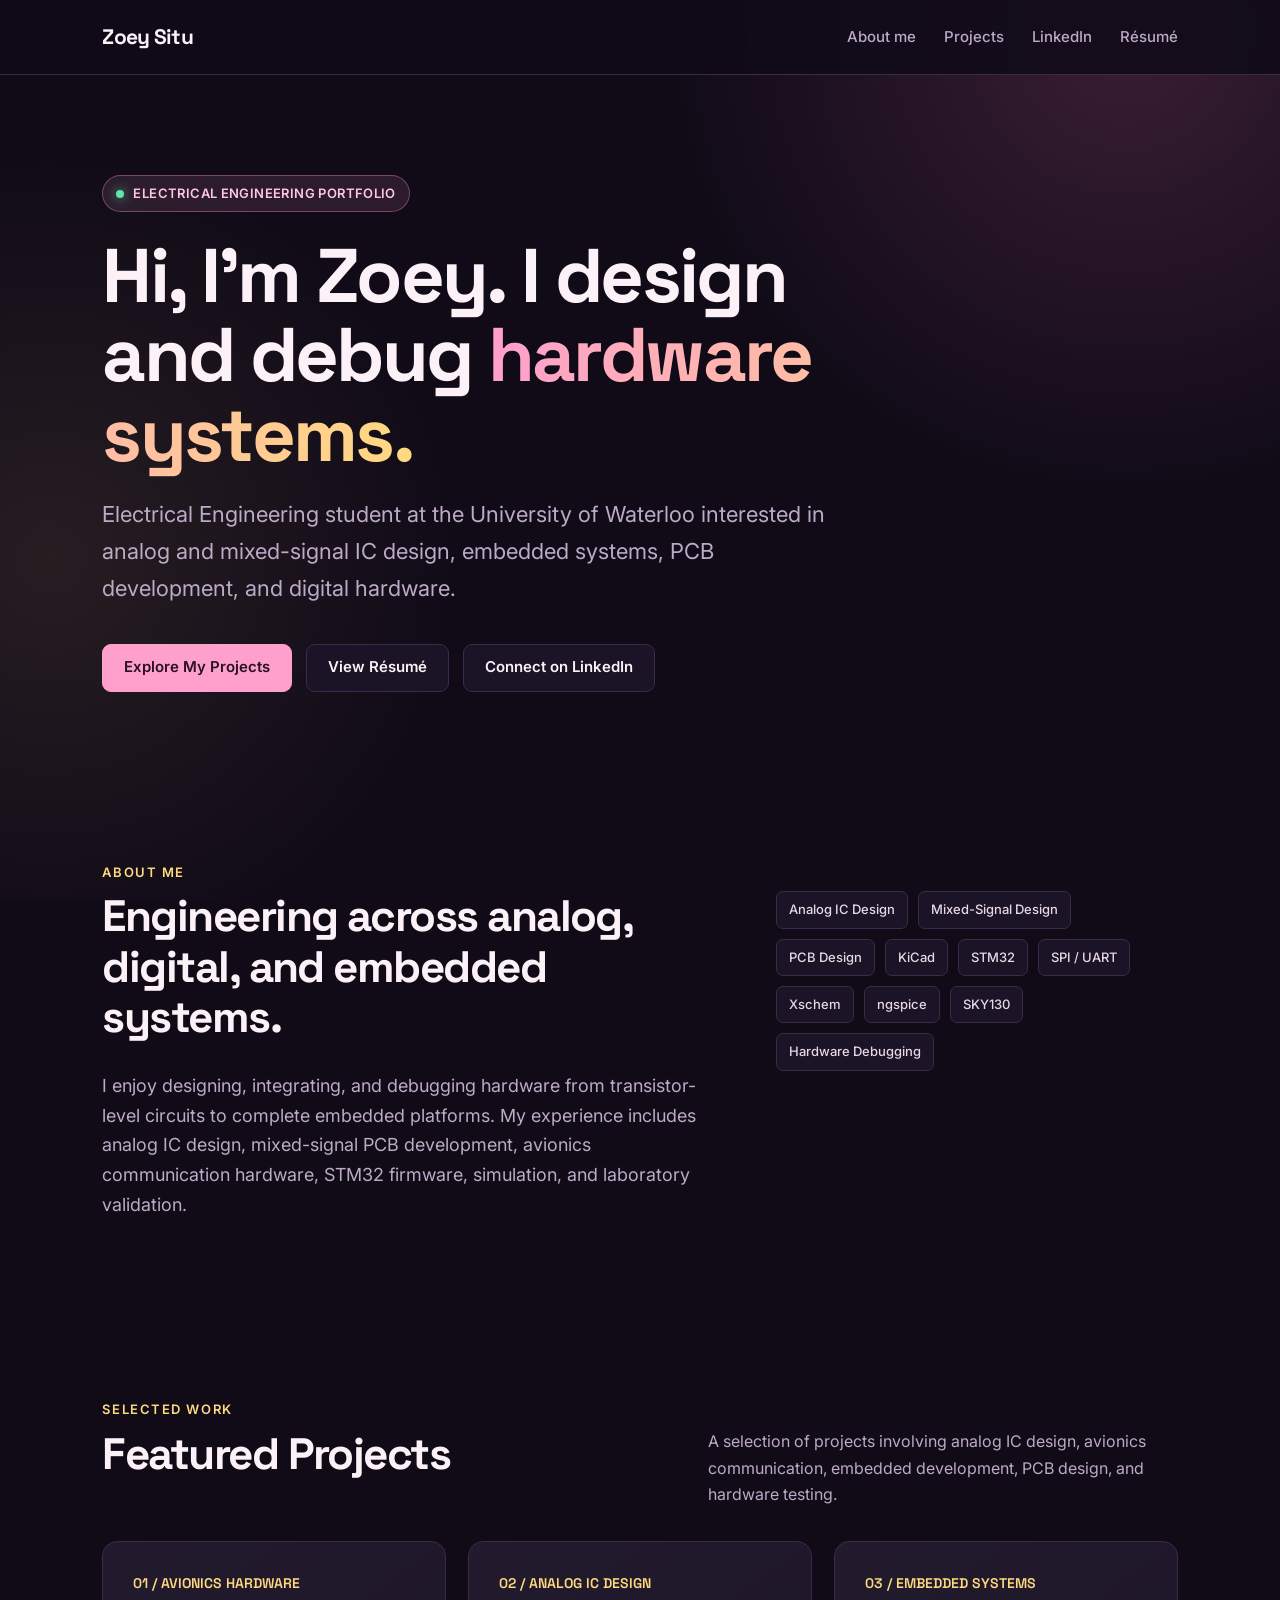
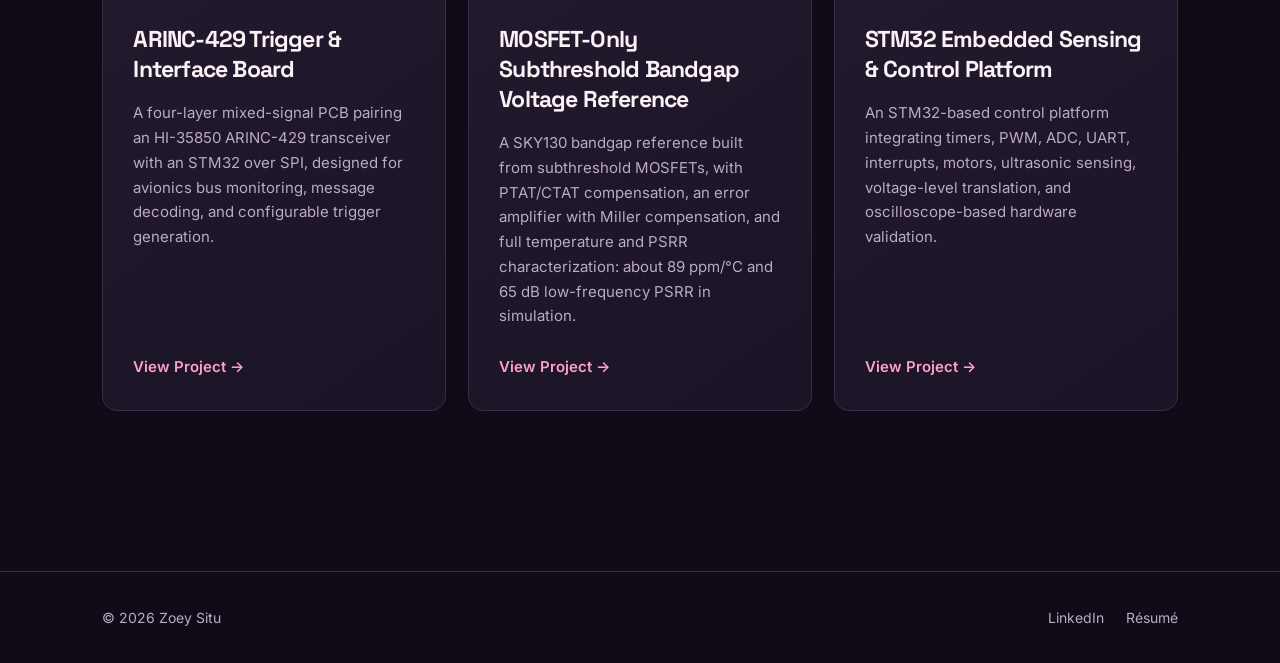
==== commit c4eab98d: "Add files via upload" ====
--- a/index.html
+++ b/index.html
@@ -61,17 +61,26 @@
       <div class="container">
         <div class="hero-content">
 
-          <h1>Zoey Situ</h1>
+          <div class="eyebrow">
+            <span class="status-dot"></span>
+            Electrical Engineering Portfolio
+          </div>
+
+          <h1>
+            Hi, I'm Zoey.
+            I design and debug
+            <span class="highlight">hardware systems.</span>
+          </h1>
 
           <p>
-            Electrical Engineering student at the University of Waterloo.
-            I work on analog and mixed-signal IC design, embedded systems,
-            and PCB design.
+            Electrical Engineering student at the University of Waterloo
+            interested in analog and mixed-signal IC design, embedded systems,
+            PCB development, and digital hardware.
           </p>
 
           <div class="hero-actions">
             <a class="button button-primary" href="#projects">
-              See my projects
+              Explore My Projects
             </a>
 
             <a
@@ -80,7 +89,7 @@
               target="_blank"
               rel="noopener noreferrer"
             >
-              Résumé
+              View Résumé
             </a>
 
             <a
@@ -89,7 +98,7 @@
               target="_blank"
               rel="noopener noreferrer"
             >
-              LinkedIn
+              Connect on LinkedIn
             </a>
           </div>
 
@@ -101,19 +110,21 @@
     <section id="about">
       <div class="container">
 
-        <h2>About me</h2>
+        <div class="section-label">About me</div>
 
         <div class="about-grid">
 
-          <p class="about-text">
-            I'm an Electrical Engineering student at the University of Waterloo.
-            So far my projects include a subthreshold bandgap voltage reference
-            in SKY130, a four-layer ARINC-429 interface board, and an STM32
-            control platform. I like the debugging as much as the design:
-            reading datasheets closely, checking the supply rails before
-            powering a board, and working out why a simulation doesn't match
-            the hand calculation.
-          </p>
+          <div>
+            <h2>Engineering across analog, digital, and embedded systems.</h2>
+
+            <p class="about-text">
+              I enjoy designing, integrating, and debugging hardware from
+              transistor-level circuits to complete embedded platforms. My
+              experience includes analog IC design, mixed-signal PCB development,
+              avionics communication hardware, STM32 firmware, simulation, and
+              laboratory validation.
+            </p>
+          </div>
 
           <div class="skills">
             <span class="skill">Analog IC Design</span>
@@ -136,13 +147,23 @@
     <section id="projects">
       <div class="container">
 
-        <h2>Projects</h2>
+        <div class="projects-heading">
+          <div>
+            <div class="section-label">Selected Work</div>
+            <h2>Featured Projects</h2>
+          </div>
+
+          <p class="projects-intro">
+            A selection of projects involving analog IC design, avionics
+            communication, embedded development, PCB design, and hardware testing.
+          </p>
+        </div>
 
         <div class="projects">
 
           <!-- ARINC-429 -->
           <article class="card">
-            <div class="project-number">Avionics hardware</div>
+            <div class="project-number">01 / AVIONICS HARDWARE</div>
 
             <h3>ARINC-429 Trigger &amp; Interface Board</h3>
 
@@ -153,13 +174,13 @@
             </p>
 
             <a href="arinc-429.html">
-              View project
+              View Project →
             </a>
           </article>
 
           <!-- Bandgap reference -->
           <article class="card">
-            <div class="project-number">Analog IC design</div>
+            <div class="project-number">02 / ANALOG IC DESIGN</div>
 
             <h3>MOSFET-Only Subthreshold Bandgap Voltage Reference</h3>
 
@@ -171,13 +192,13 @@
             </p>
 
             <a href="bandgap-reference.html">
-              View project
+              View Project →
             </a>
           </article>
 
           <!-- Embedded systems -->
           <article class="card">
-            <div class="project-number">Embedded systems</div>
+            <div class="project-number">03 / EMBEDDED SYSTEMS</div>
 
             <h3>STM32 Embedded Sensing &amp; Control Platform</h3>
 
@@ -188,7 +209,7 @@
             </p>
 
             <a href="embedded-systems.html">
-              View project
+              View Project →
             </a>
           </article>
 
--- a/styles.css
+++ b/styles.css
@@ -120,7 +120,7 @@
   font-size: 15px; font-weight: 600; text-decoration: none;
   transition: transform 0.2s ease, background 0.2s ease, border-color 0.2s ease;
 }
-
+.button:hover { transform: translateY(-2px); }
 .button-primary { border-color: var(--accent); background: var(--accent); color: var(--on-accent); }
 .button-primary:hover { background: var(--accent-light); }
 .button-secondary { background: var(--surface); color: var(--text); }
@@ -154,18 +154,18 @@
 /* ==========================================================================
    HOME PAGE  (<body class="home">)
    ========================================================================== */
-.home header { display: flex; align-items: center; padding: 110px 0 40px; }
+.home header { min-height: 610px; display: flex; align-items: center; padding: 100px 0 80px; }
 .home .hero-content { max-width: 870px; }
-.home header h1 { max-width: 800px; margin: 0 0 18px; font-size: clamp(44px, 7vw, 64px); line-height: 1.05; }
-.home header p { max-width: 620px; margin: 0; color: var(--muted); font-size: clamp(17px, 2.2vw, 20px); line-height: 1.65; }
+.home header h1 { max-width: 800px; margin: 0 0 22px; font-size: clamp(48px, 8vw, 76px); line-height: 1.04; }
+.home header p { max-width: 740px; margin: 0; color: var(--muted); font-size: clamp(18px, 2.5vw, 22px); line-height: 1.7; }
 .hero-actions { display: flex; flex-wrap: wrap; gap: 14px; margin-top: 36px; }
 
-.home section { padding: 70px 0; scroll-margin-top: 74px; }
+.home section { padding: 90px 0; scroll-margin-top: 74px; }
 .section-label { margin-bottom: 8px; color: var(--accent-2); font-size: 13px; font-weight: 600; letter-spacing: 0.12em; text-transform: uppercase; }
-.home section h2 { margin: 0 0 24px; font-size: clamp(30px, 4.5vw, 38px); line-height: 1.15; }
+.home section h2 { margin: 0 0 28px; font-size: clamp(32px, 5vw, 44px); line-height: 1.15; }
 
 .about-grid { display: grid; grid-template-columns: minmax(0, 1.5fr) minmax(260px, 1fr); gap: 70px; align-items: start; }
-.about-text { max-width: 700px; margin: 0; color: var(--text-soft); font-size: 17px; }
+.about-text { max-width: 700px; margin: 0; color: var(--muted); font-size: 18px; }
 .skills { display: flex; flex-wrap: wrap; gap: 10px; }
 .skill { padding: 7px 12px; border: 1px solid var(--border); border-radius: 7px; background: var(--surface); color: var(--text-soft); font-size: 13px; font-weight: 500; }
 
@@ -175,13 +175,19 @@
 .projects { display: grid; grid-template-columns: repeat(3, minmax(0, 1fr)); gap: 22px; }
 
 .card {
-  position: relative; min-height: 280px; display: flex; flex-direction: column; padding: 28px;
+  position: relative; min-height: 330px; display: flex; flex-direction: column; padding: 30px;
   border: 1px solid var(--border); border-radius: 15px; overflow: hidden;
   background: linear-gradient(145deg, rgba(255, 255, 255, 0.03), transparent), var(--surface);
   transition: transform 0.25s ease, border-color 0.25s ease, background 0.25s ease;
 }
-.card:hover { border-color: var(--accent); background-color: var(--surface-hover); }
-.project-number { margin-bottom: 14px; color: var(--accent-2); font-size: 14px; font-weight: 500; }
+.card::before {
+  content: ""; position: absolute; inset: 0 0 auto 0; height: 3px;
+  background: linear-gradient(90deg, var(--accent), var(--accent-2));
+  opacity: 0; transition: opacity 0.25s ease;
+}
+.card:hover { transform: translateY(-6px); border-color: var(--accent-border); background-color: var(--surface-hover); }
+.card:hover::before { opacity: 1; }
+.project-number { margin-bottom: 30px; color: var(--accent-2); font-family: "Space Grotesk", sans-serif; font-size: 14px; font-weight: 600; }
 .card h3 { margin: 0 0 16px; font-size: 23px; line-height: 1.3; }
 .card p { margin: 0 0 26px; color: var(--muted); font-size: 15px; }
 .card a { margin-top: auto; color: var(--accent); font-size: 15px; font-weight: 600; text-decoration: none; }
